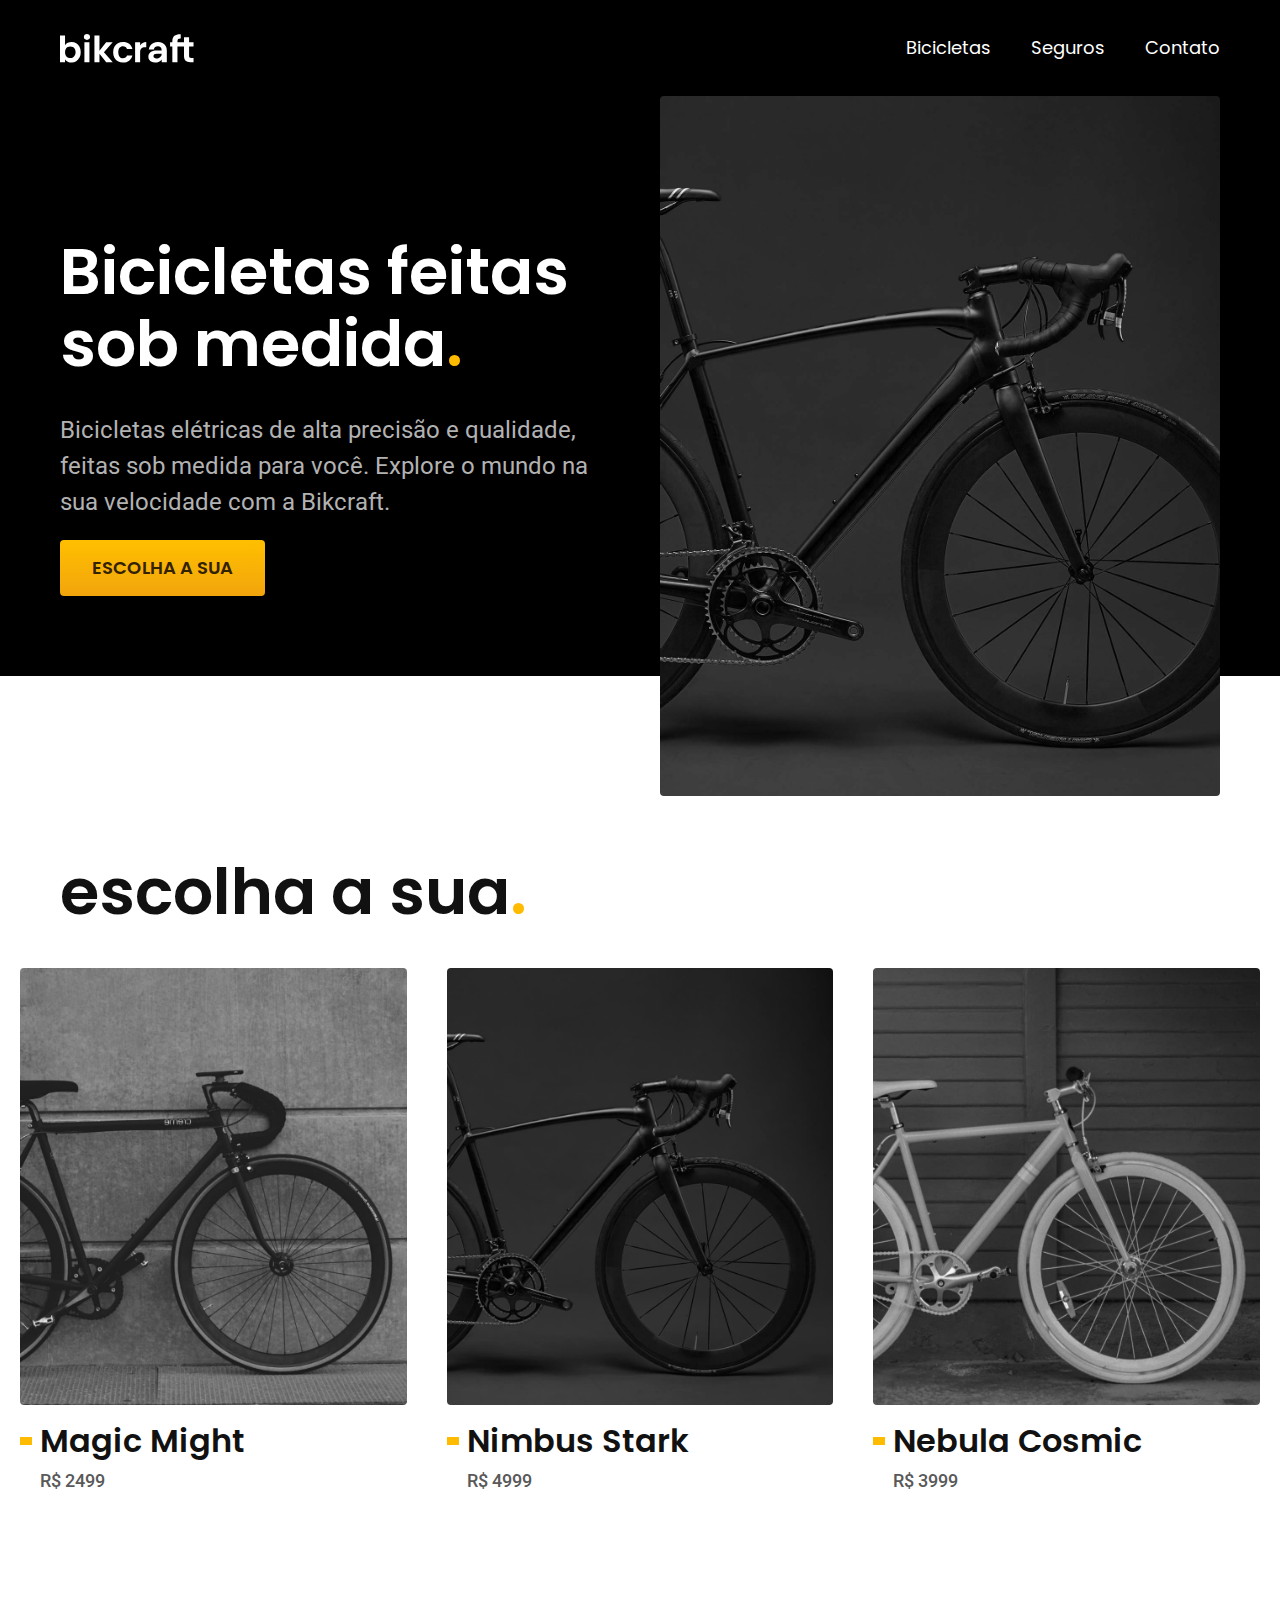
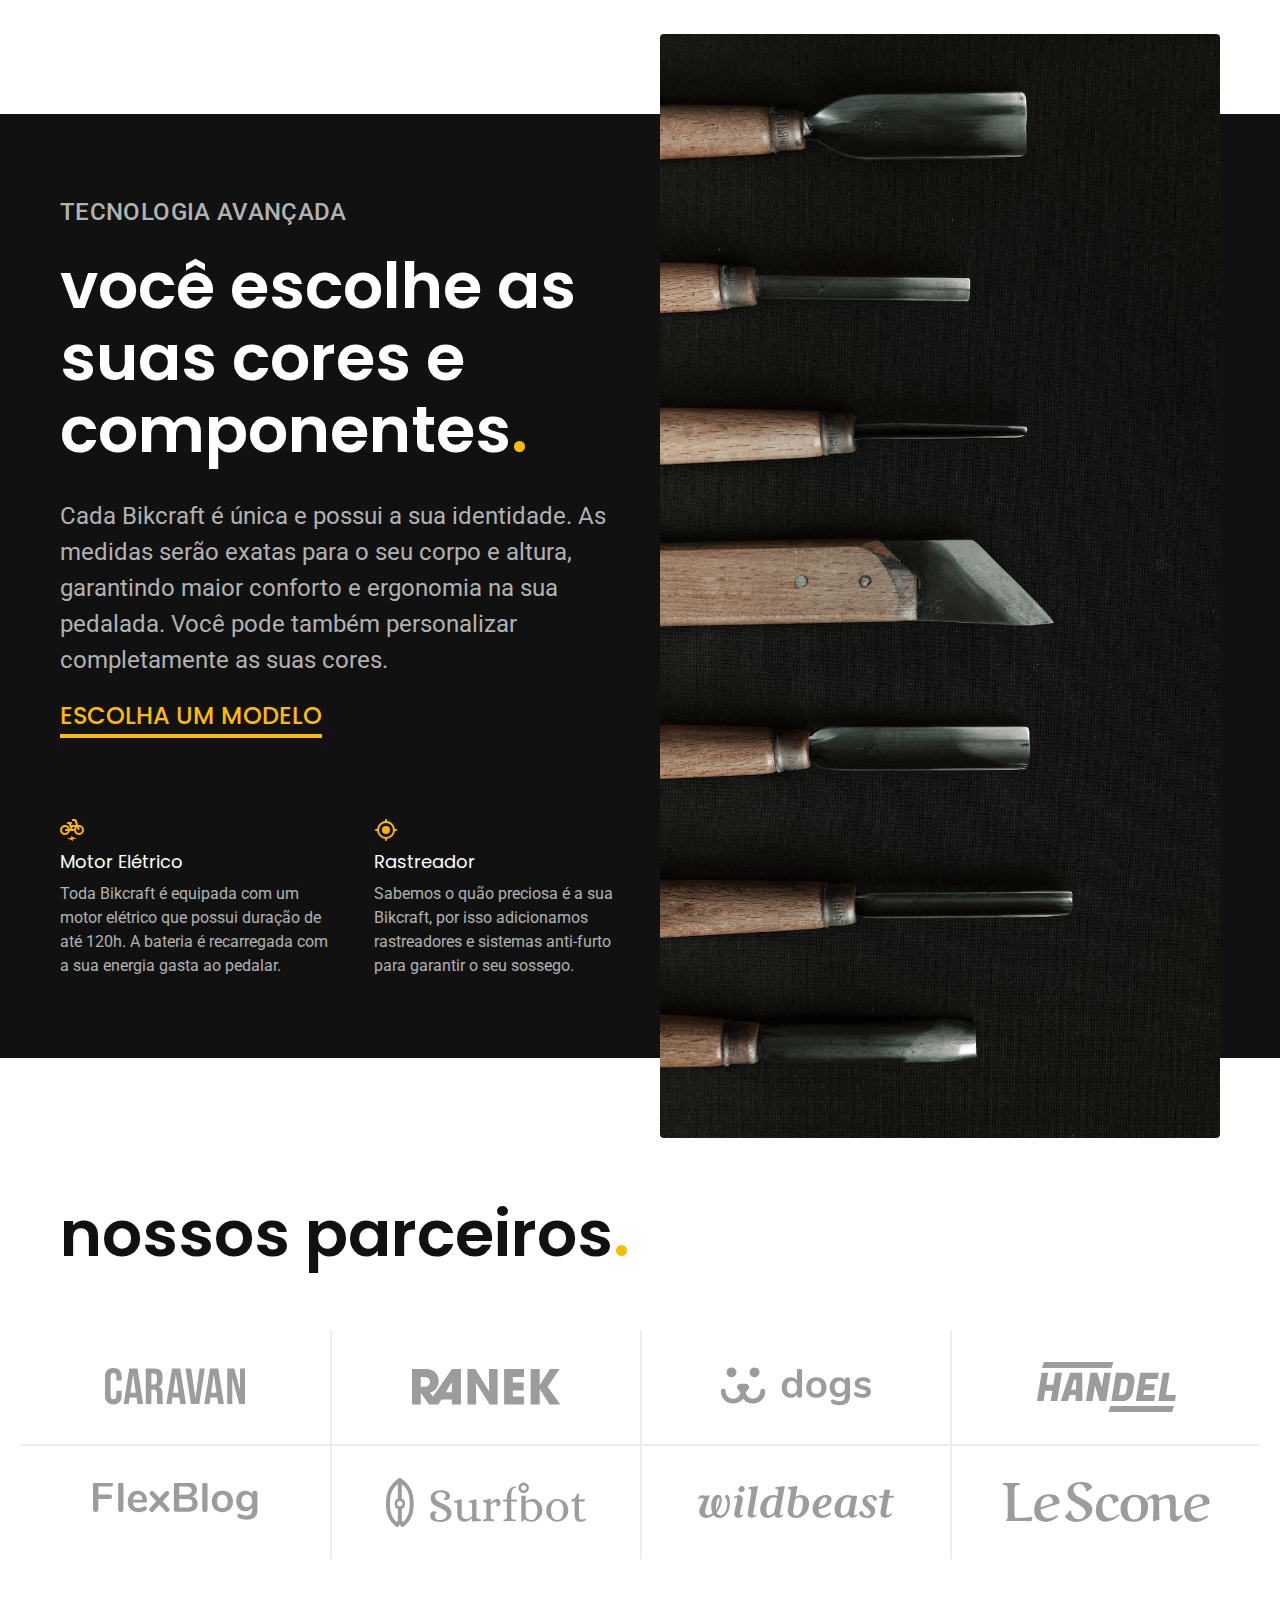
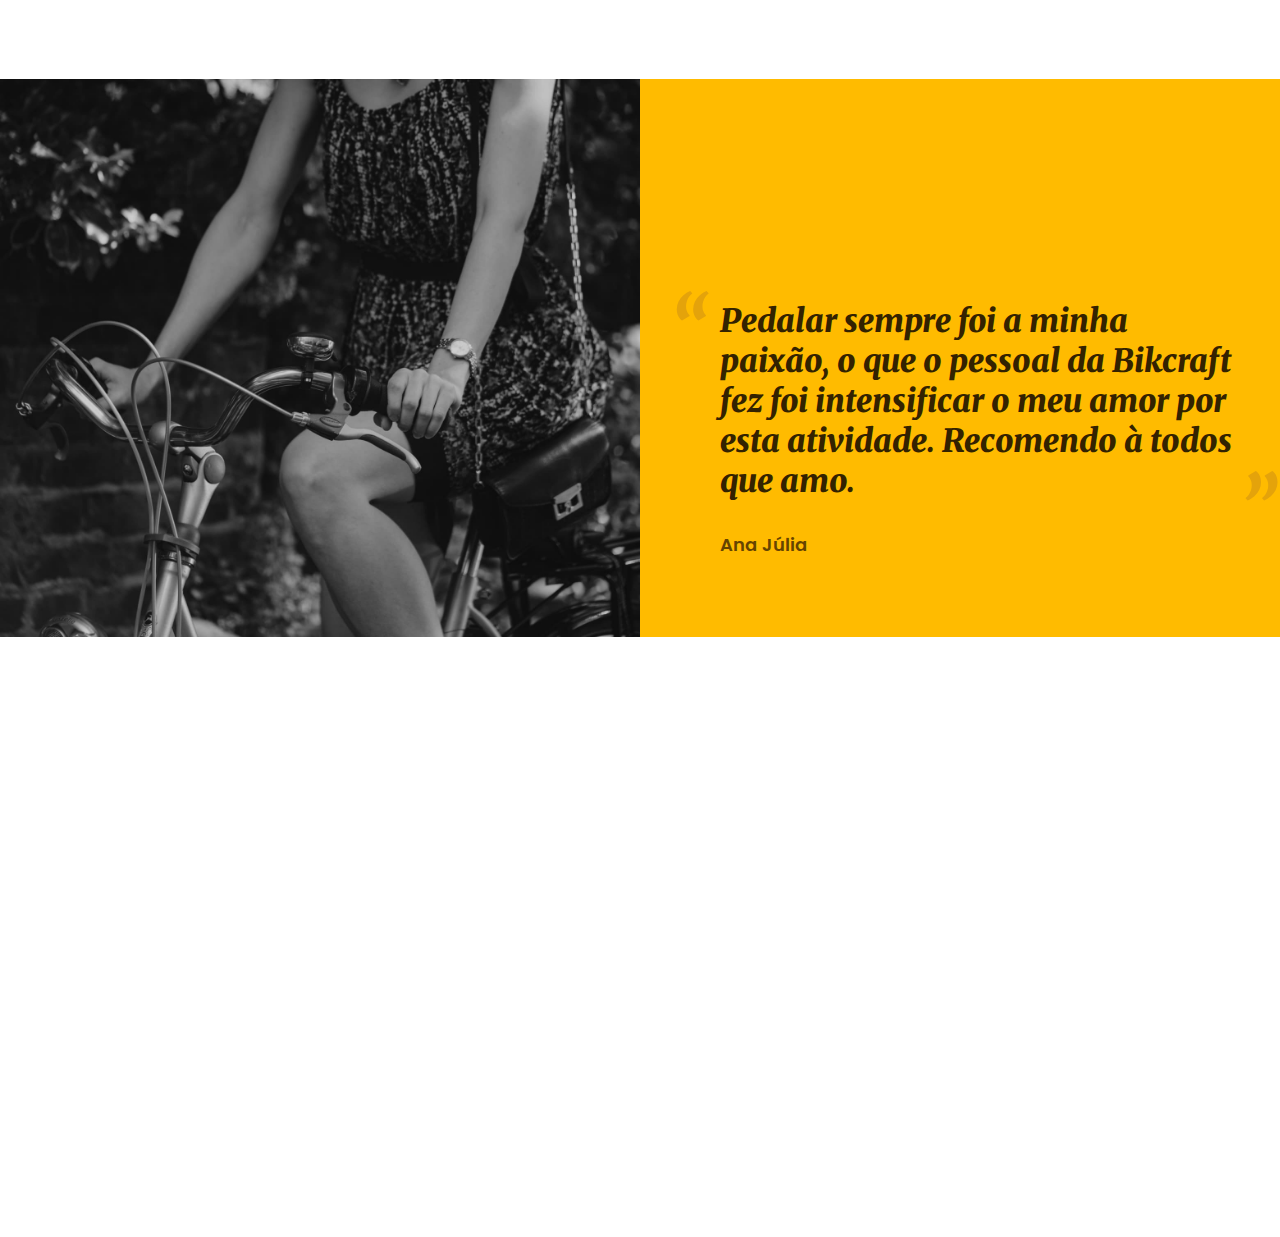
==== index.html @ fc47f4b6 "home > depoimento e edição responsivo parceiros" ====
<!DOCTYPE html>
<html lang="pt-br">

<head>
  <meta charset="UTF-8">
  <meta name="viewport" content="width=device-width, initial-scale=1.0">
  <title>Bikcraft - Bicicletas Elétricas</title>
  <meta name="description" content="Bicicletas elétricas de alta precisão e qualidade, feitas sob medida para você. Explore o mundo na sua velocidade com a Bikcraft.">

  <link rel="stylesheet" href="./css/style.css">
  <link rel="preconnect" href="https://fonts.googleapis.com">
  <link rel="preconnect" href="https://fonts.gstatic.com" crossorigin>
  <link href="https://fonts.googleapis.com/css2?family=Poppins:wght@400;600&family=Roboto:wght@400;500&display=swap" rel="stylesheet">
  <link href="https://fonts.googleapis.com/css2?family=Merriweather:ital,wght@1,900&display=swap" rel="stylesheet">
</head>

<body>

  <header class="header-bg">
    <div class="header container">
      <a href="./"> <img src="./img/bikcraft.svg" alt="Bikcraft">
      </a>

      <nav aria-label="primaria">
        <ul class="header-menu cor-0 font-1-m">
          <li><a href="./bicicletas.html">Bicicletas</a></li>
          <li><a href="./seguros.html">Seguros</a></li>
          <li><a href="./contato.html">Contato</a></i>
        </ul>
      </nav>
    </div>
  </header>

  <main class="introducao-bg">
    <div class="introducao container">
      <div class="introducao-conteudo">
        <h1 class="font-1-xxl cor-0">Bicicletas feitas sob medida<span class="cor-p1">.</span></h1>
        <p class="font-2-l cor-5">Bicicletas elétricas de alta precisão e qualidade, feitas sob medida para você. Explore o mundo na sua velocidade com a Bikcraft.</p>
        <a class="botao" href="./bicicletas.html">Escolha a sua</a>
      </div>
      <div>
        <img src="./img/fotos/introducao.jpg" alt="Bicicleta Elétrica Preta">
      </div>
    </div>

  </main>

  <article class="bicicletas-lista">
    <h2 class="container font-1-xxl">escolha a sua<span class="cor-p1">.</span></h2>
    <ul>
      <li>
        <a href="./bicicletas/magic-html">
          <img src="./img/bicicletas/magic-home.jpg" alt="Bicicleta Preta">
          <h3 class="font-1-xl">Magic Might</h3>
          <span class="font-2-m cor-8">R$ 2499</span>
        </a>
      </li>
      <li>
        <a href="./bicicletas/nimbus-html">
          <img src="./img/bicicletas/nimbus-home.jpg" alt="Bicicleta Preta">
          <h3 class="font-1-xl">Nimbus Stark</h3>
          <span class="font-2-m cor-8">R$ 4999</span>
        </a>
      </li>
      <li>
        <a href="./bicicletas/nebula-html">
          <img src="./img/bicicletas/nebula-home.jpg" alt="Bicicleta Branca">
          <h3 class="font-1-xl">Nebula Cosmic</h3>
          <span class="font-2-m cor-8">R$ 3999</span>
        </a>
      </li>
    </ul>
  </article>

  <!-- TECNOLOGIA -->
  <article class="tecnologia-bg">
    <div class="tecnologia container">
      <div class="tecnologia-conteudo">
        <span class="font-2-l-b cor-5">Tecnologia Avançada</span>
        <h2 class="font-1-xxl cor-0">você escolhe as suas cores e componentes<span class="cor-p1">.</span></h2>
        <p class="font-2-l cor-5">Cada Bikcraft é única e possui a sua identidade. As medidas serão exatas para o seu corpo e altura, garantindo maior conforto e ergonomia na sua pedalada. Você pode também personalizar completamente as suas cores.</p>
        <a class=" link" href="./bicicletas.html">Escolha um modelo</a>
        <div class="tecnologia-vantagens">
          <div>
            <img src="./img/icones/eletrica.svg" alt="">
            <h3 class="font-1-m cor-0">Motor Elétrico</h3>
            <p class="font-2-s cor-5">Toda Bikcraft é equipada com um motor elétrico que possui duração de até 120h. A bateria é recarregada com a sua energia gasta ao pedalar.</p>
          </div>
          <div>
            <img src="./img/icones/rastreador.svg" alt="">
            <h3 class="font-1-m cor-0">Rastreador</h3>
            <p class="font-2-s cor-5">Sabemos o quão preciosa é a sua Bikcraft, por isso adicionamos rastreadores e sistemas anti-furto para garantir o seu sossego.</p>
          </div>
        </div>
      </div>
      <div class="tecnologia-imagem">
        <img src="./img/fotos/tecnologia.jpg" alt="">
      </div>
    </div>
  </article>

  <!-- Nossos parceiros -->
  <section class="parceiros" aria-label="Nossos parceiros">
    <h2 class="container font-1-xxl">nossos parceiros<span class="cor-p1">.</span></h2>
    <ul>
      <li><img src="./img/parceiros/caravan.svg" alt="caravan"></li>
      <li><img src="./img/parceiros/ranek.svg" alt="ranek"></li>
      <li><img src="./img/parceiros/dogs.svg" alt="dogs"></li>
      <li><img src="./img/parceiros/handel.svg" alt="handel"></li>
      <li><img src="./img/parceiros/flexblog.svg" alt="flexblog"></li>
      <li><img src="./img/parceiros/surfbot.svg" alt="surfbot"></li>
      <li><img src="./img/parceiros/wildbeast.svg" alt="wildbeast"></li>
      <li><img src="./img/parceiros/lescone.svg" alt="lescone"></li>
    </ul>
  </section>

  <!-- Depoimento -->
  <section class="depoimento" aria-label="Depoimento">
    <div><img src="./img/fotos/depoimento.jpg" alt="Pessoa pedalando uma bicicleta bikcraft"></div>
    <div class="depoimento-conteudo">
      <blockquote class="font-1-xl cor-p5">
        <p>Pedalar sempre foi a minha paixão, o que o pessoal da Bikcraft fez foi intensificar o meu amor por esta atividade. Recomendo à todos que amo.</p>
      </blockquote>
      <span class="font-1-m-b cor-p4">Ana Júlia</span>
    </div>
  </section>
</body>

</html>
---- css/style.css ----
@import url(./global/global.css);
@import url(./utilidades/tipografia.css);
@import url(./utilidades/cores.css);

@import url(./global/header.css);

/* Utilidades */
@import url(./utilidades/componentes.css);

/* Home */
@import url(./home/introducao.css);
@import url(./home/tecnologia.css);
@import url(./home/parceiros.css);
@import url(./home/depoimento.css);

/* Bicicletas */
@import url(./bicicletas/bicicletas-lista.css);
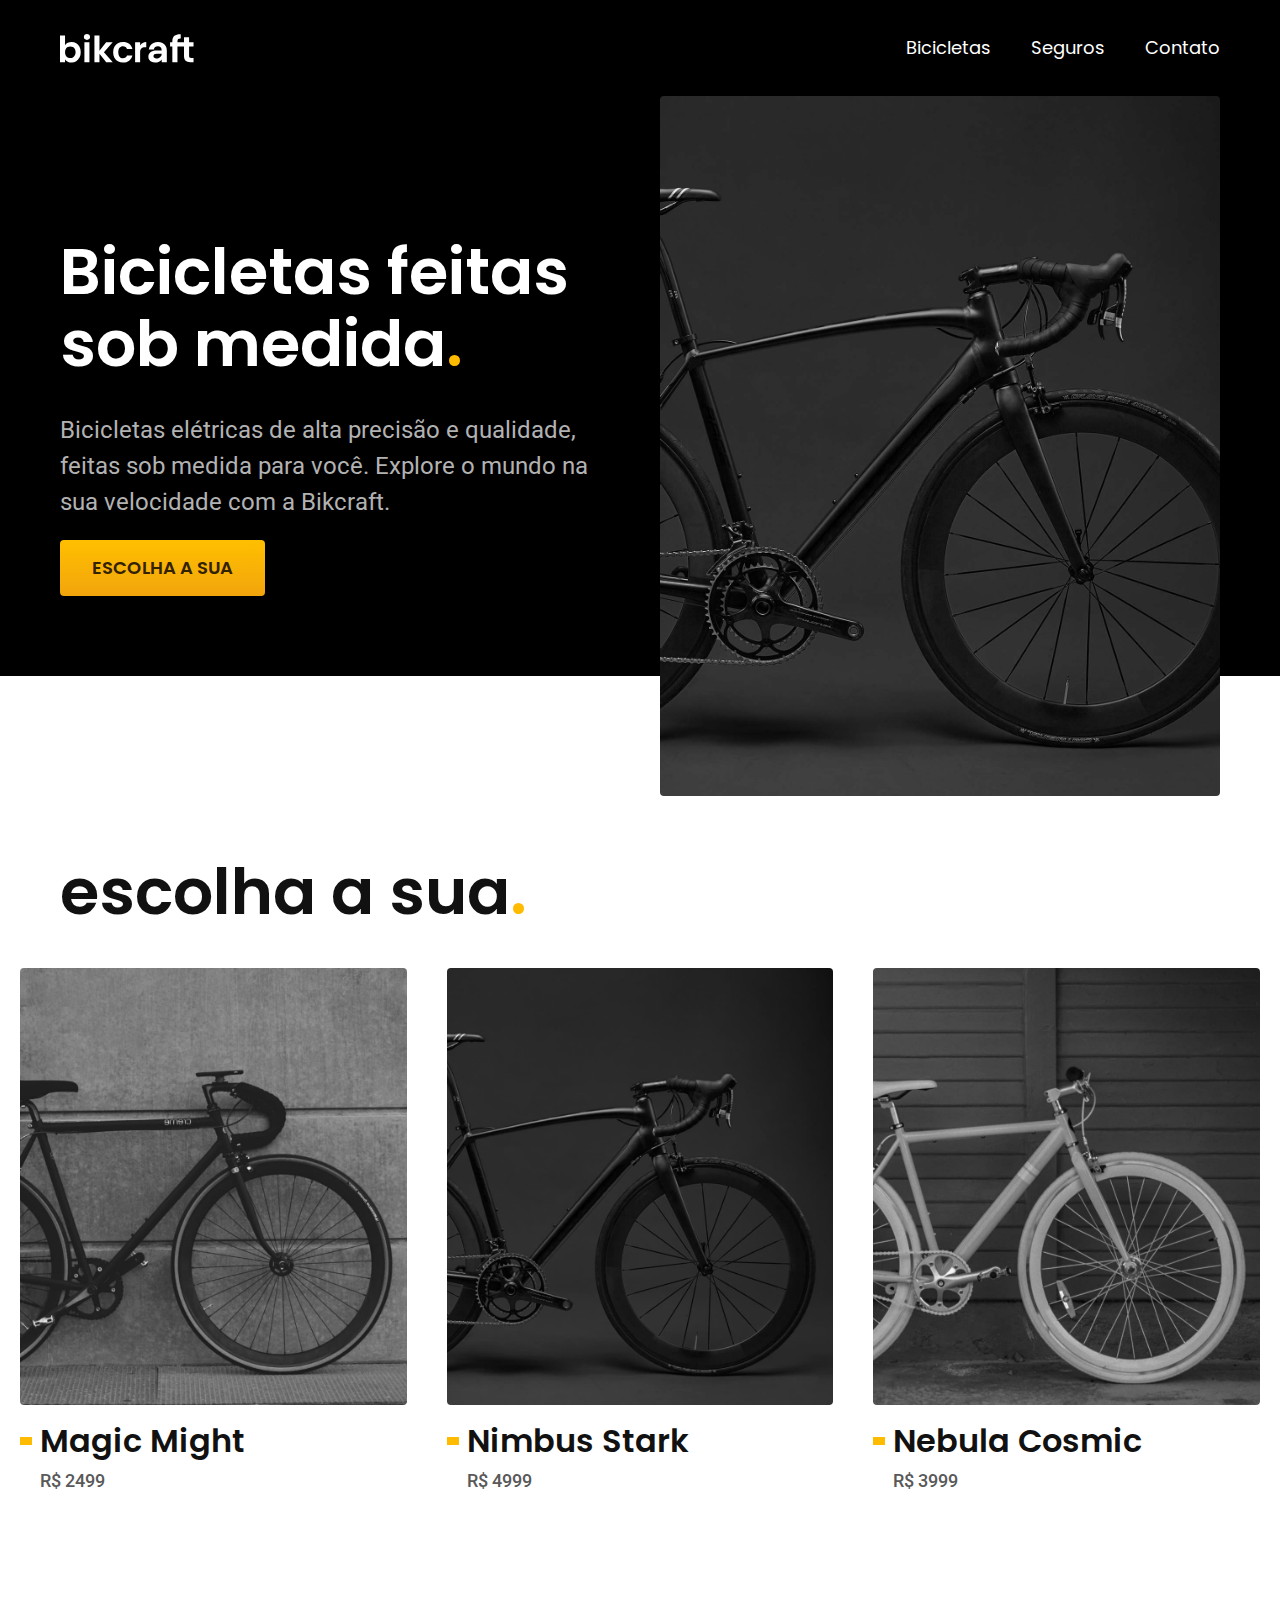
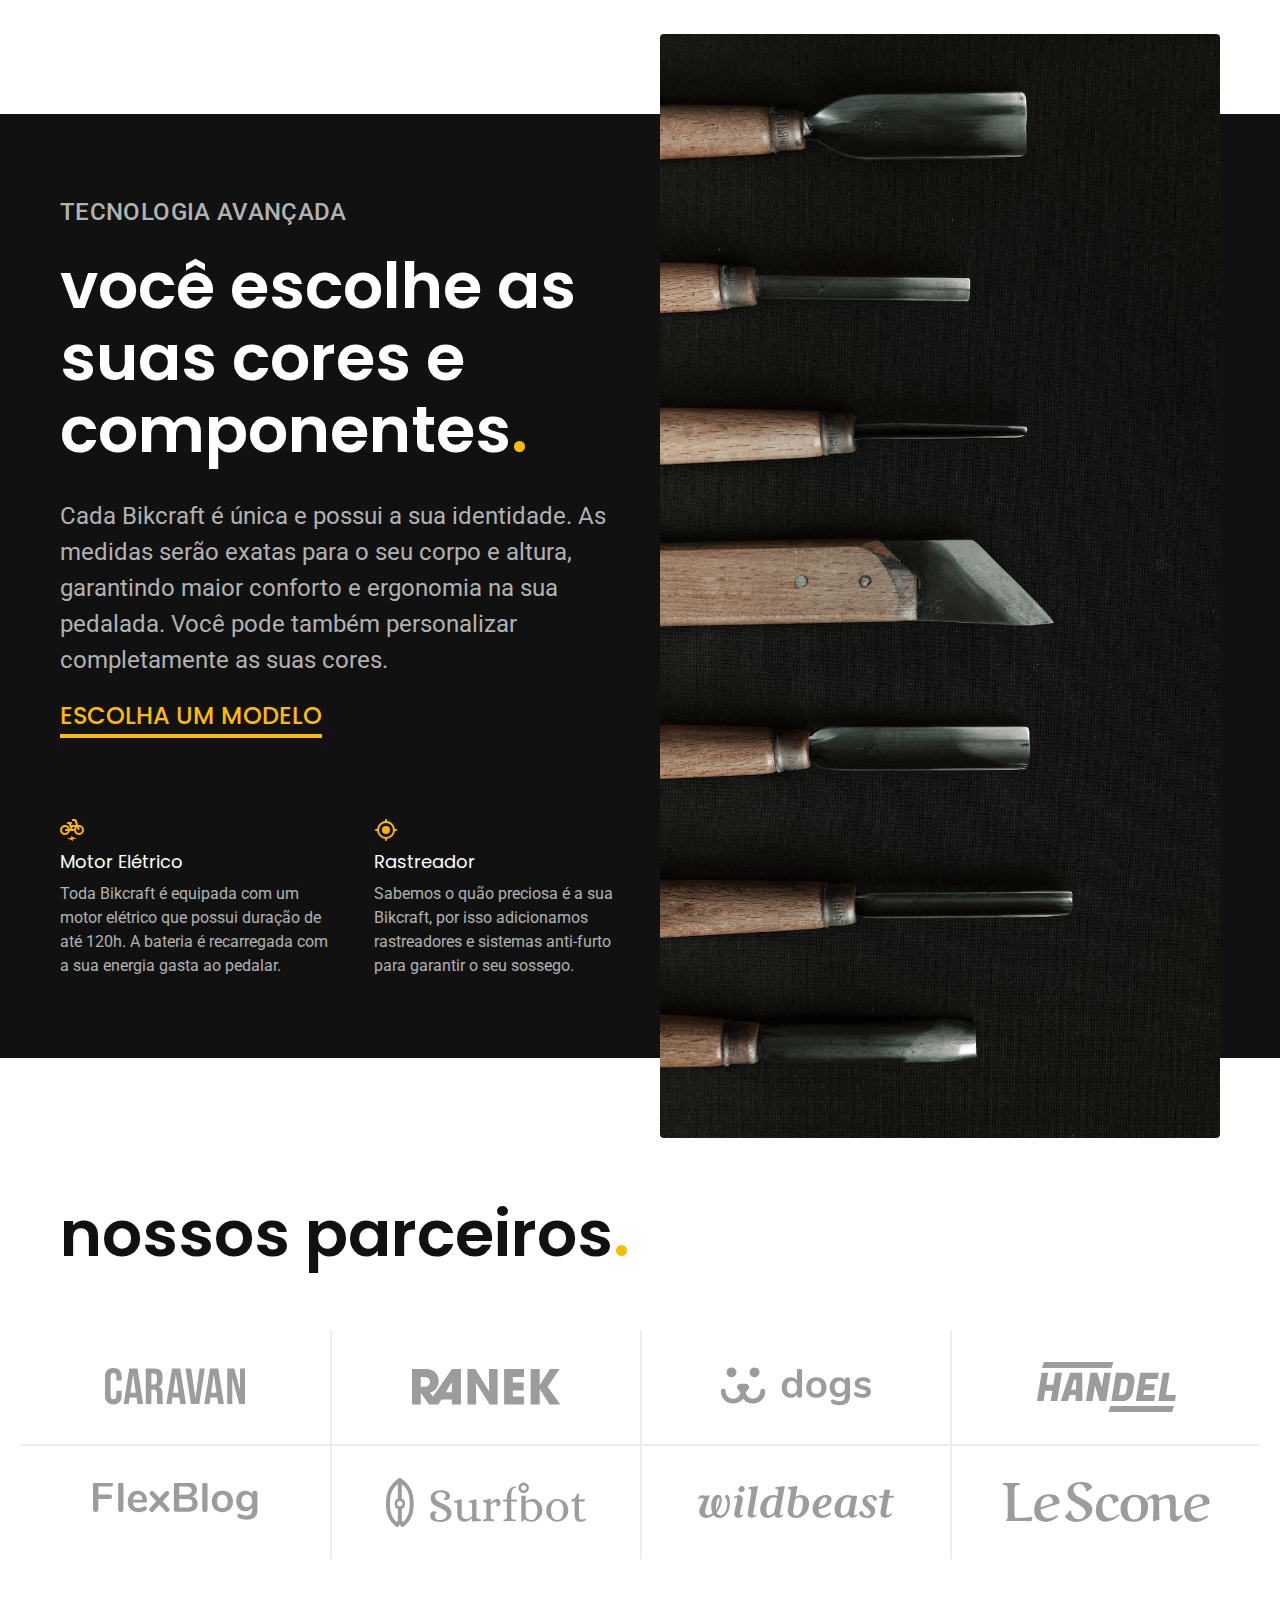
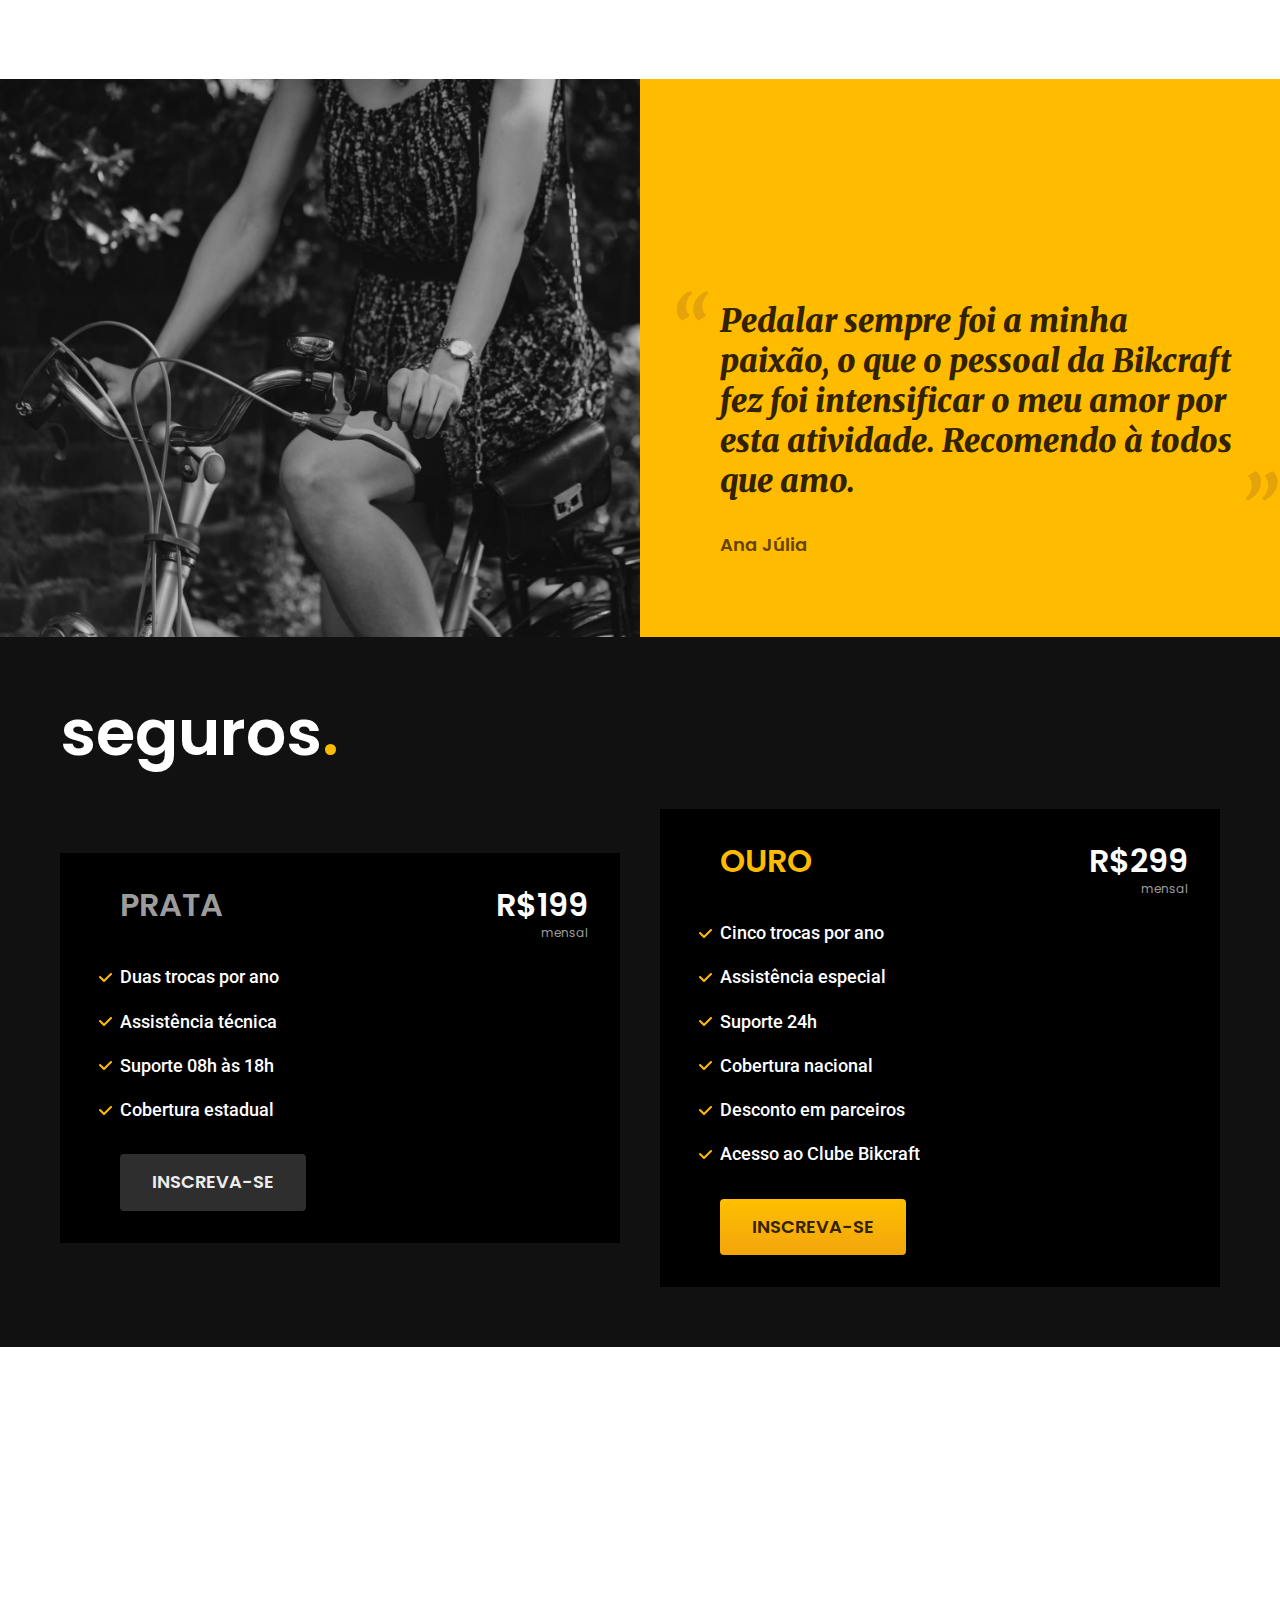
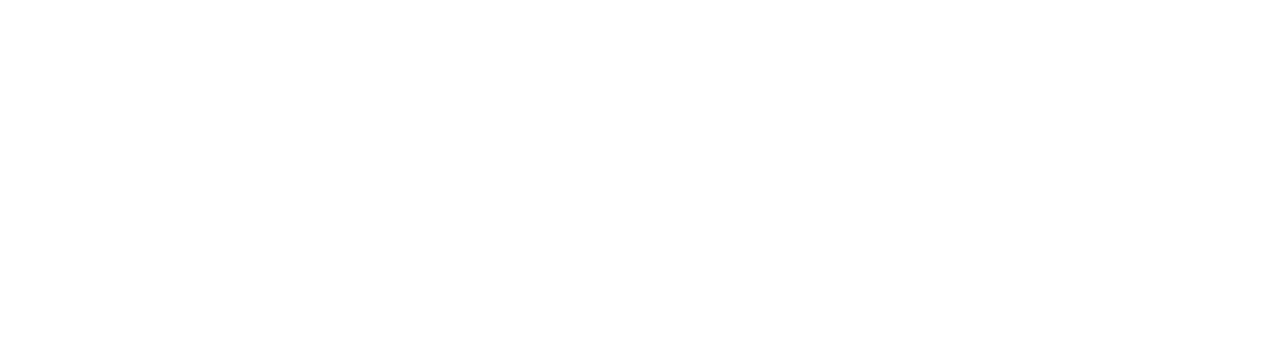
==== commit e38640c0: "seguros" ====
--- a/index.html
+++ b/index.html
@@ -124,6 +124,40 @@
       <span class="font-1-m-b cor-p4">Ana Júlia</span>
     </div>
   </section>
+
+  <!-- SEGUROS -->
+  <article class="seguros-bg">
+    <div class="seguros container">
+      <h2 class="font-1-xxl cor-0">seguros<span class="cor-p1">.</span></h2>
+
+      <div class="seguros-item">
+        <h3 class="font-1-xl cor-6">PRATA</h3>
+        <span class="font-1-xl cor-0">R$199 <span class="font-1-xs cor-6">mensal</span></span>
+        <ul class="font-2-m cor-0">
+          <li>Duas trocas por ano</li>
+          <li>Assistência técnica</li>
+          <li>Suporte 08h às 18h</li>
+          <li>Cobertura estadual</li>
+        </ul>
+        <a class="botao secundario" href="./orcamento/html">inscreva-se</a>
+      </div>
+
+      <div class="seguros-item">
+        <h3 class="font-1-xl cor-p1">OURO</h3>
+        <span class="font-1-xl cor-0">R$299 <span class="font-1-xs cor-6">mensal</span></span>
+        <ul class="font-2-m cor-0">
+          <li>Cinco trocas por ano</li>
+          <li>Assistência especial</li>
+          <li> Suporte 24h</li>
+          <li> Cobertura nacional</li>
+          <li> Desconto em parceiros</li>
+          <li>Acesso ao Clube Bikcraft</li>
+        </ul>
+        <a class="botao" href="./orcamento/html">inscreva-se</a>
+      </div>
+    </div>
+
+  </article>
 </body>
 
 </html>--- a/css/style.css
+++ b/css/style.css
@@ -15,3 +15,6 @@
 
 /* Bicicletas */
 @import url(./bicicletas/bicicletas-lista.css);
+
+/* Seguros */
+@import url(./seguros/seguros.css);
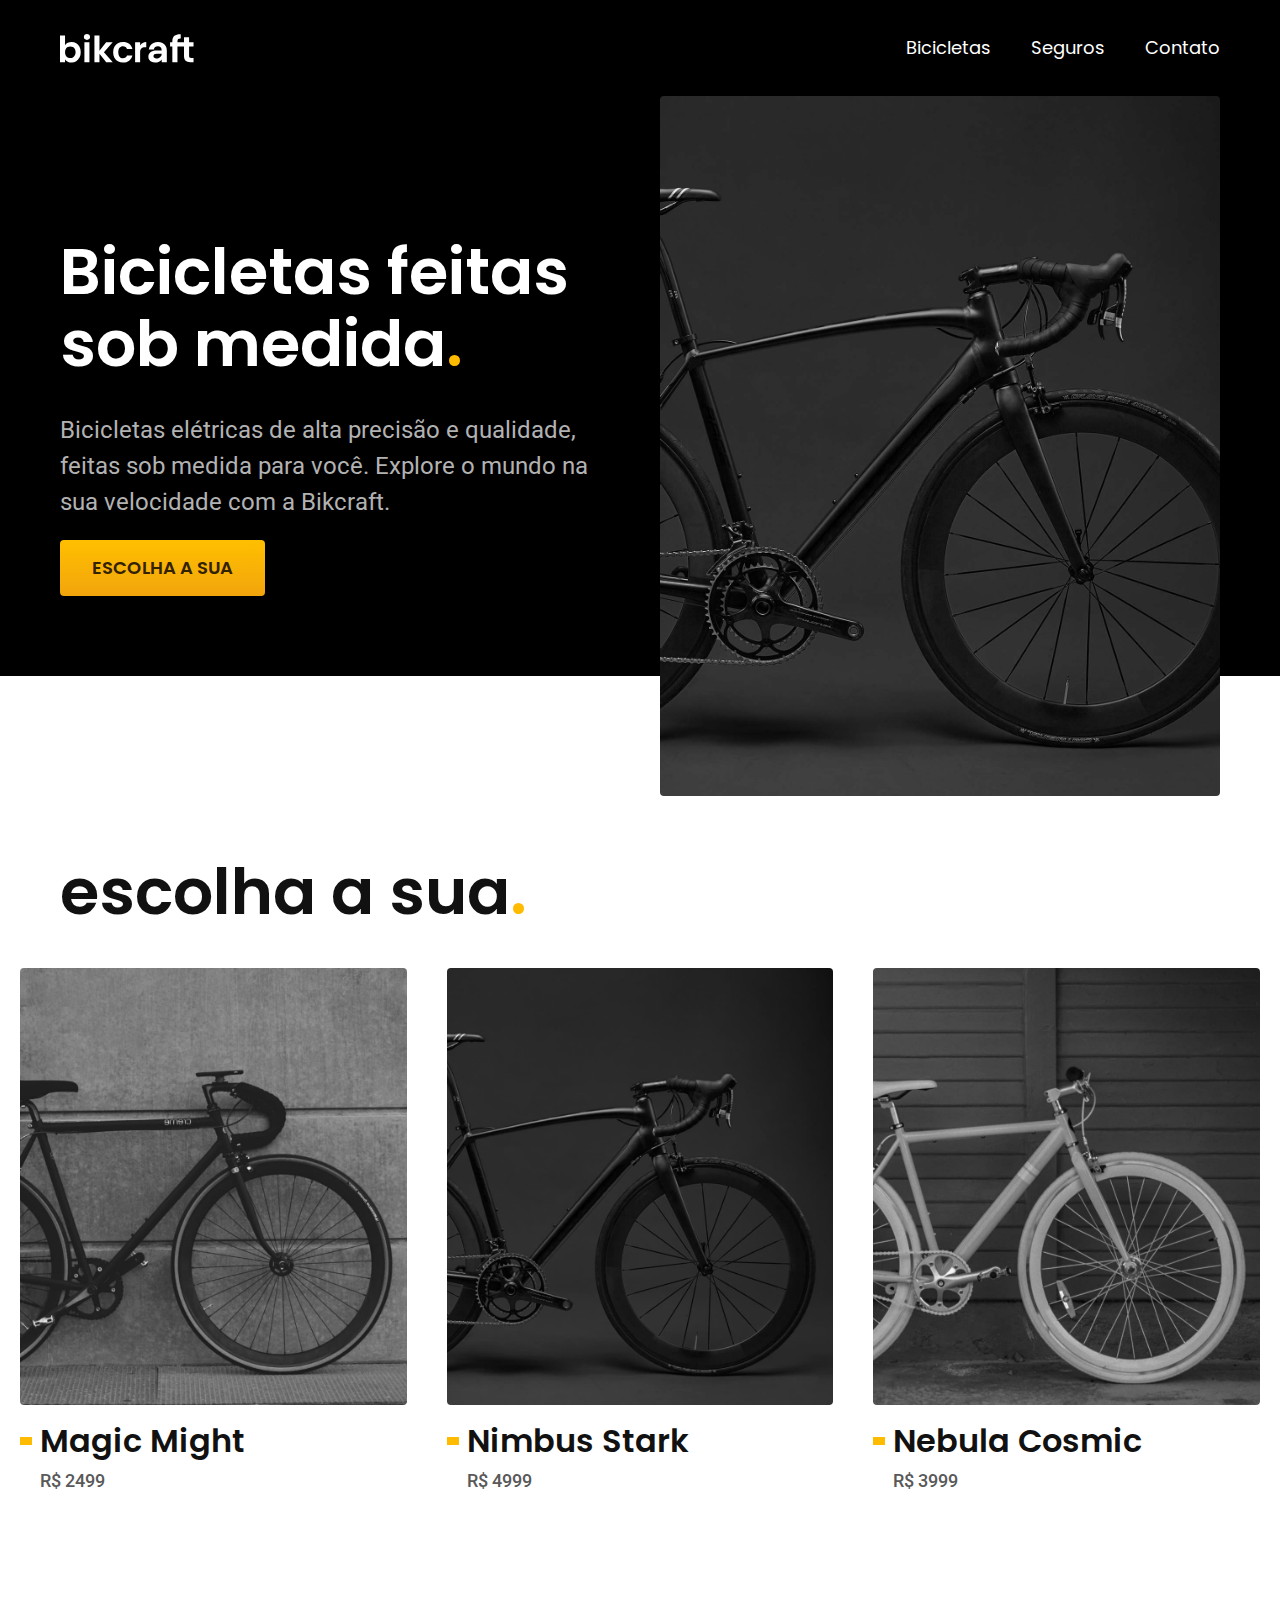
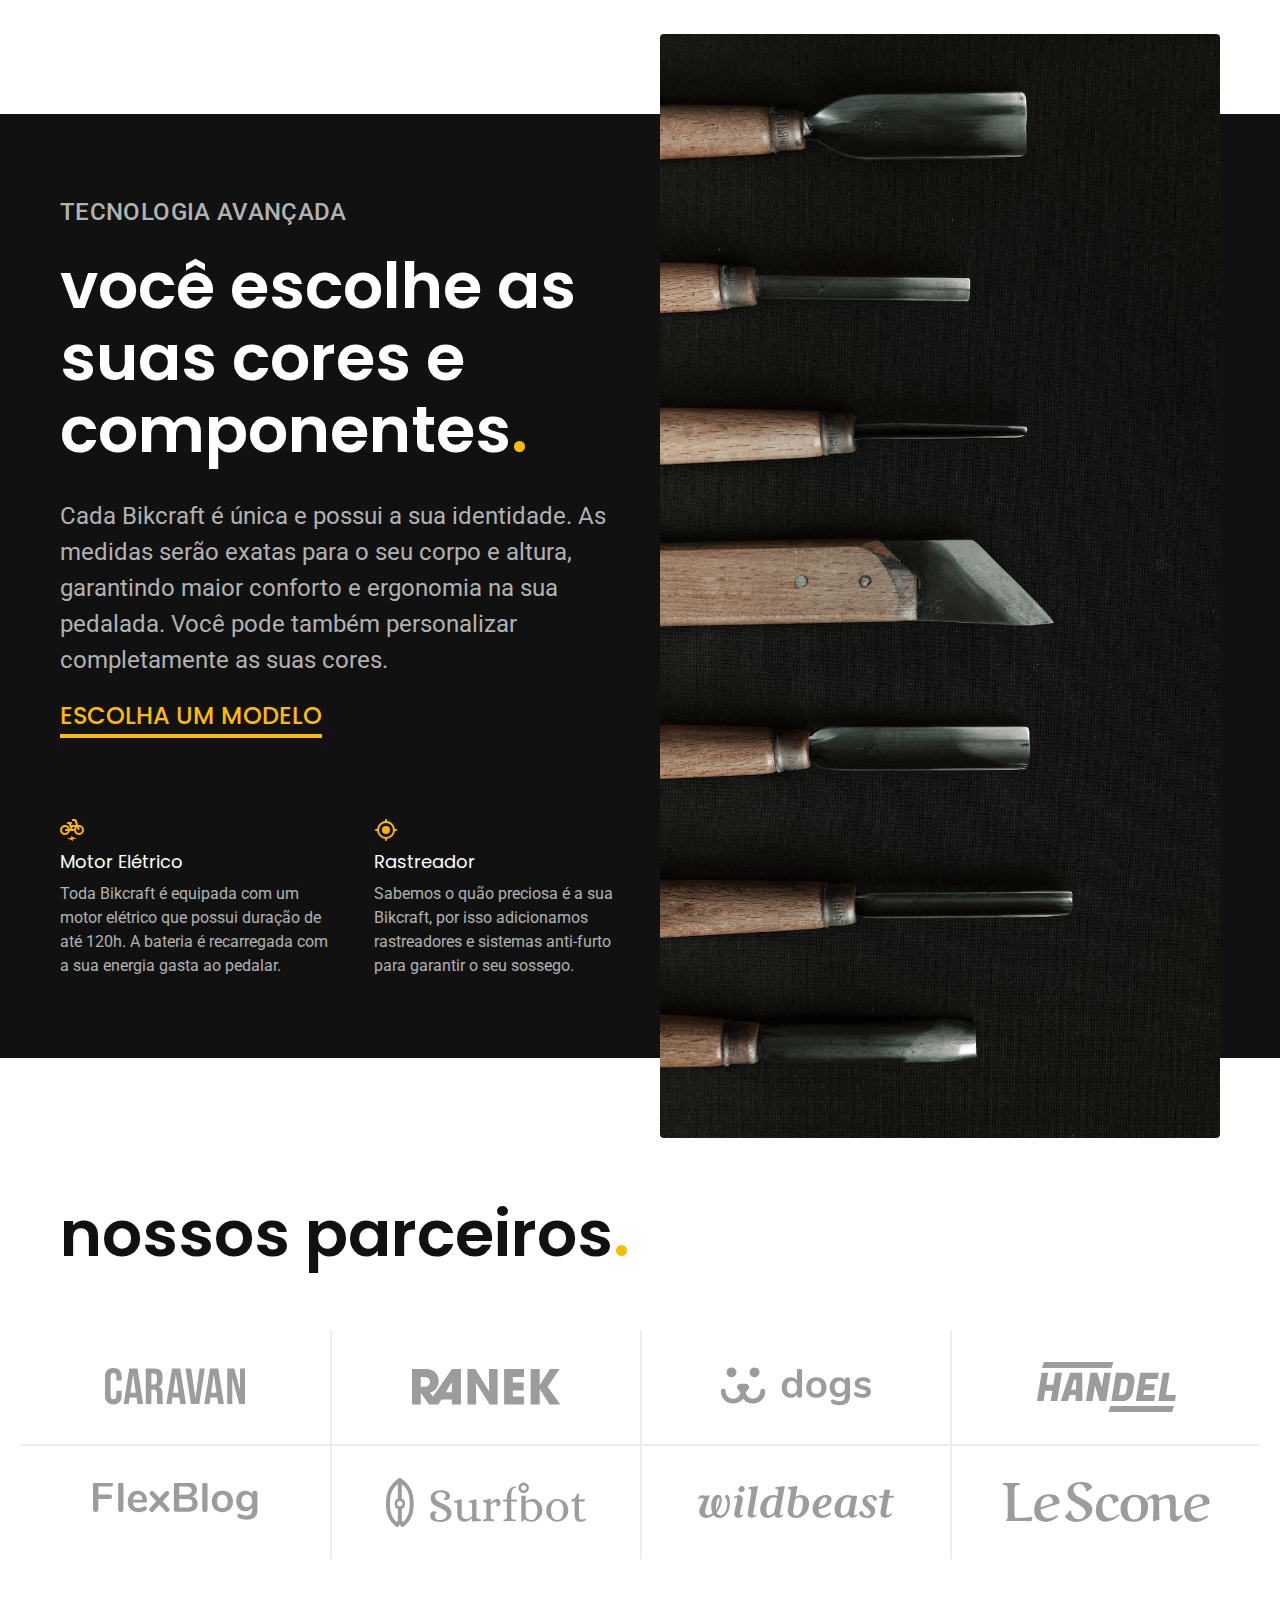
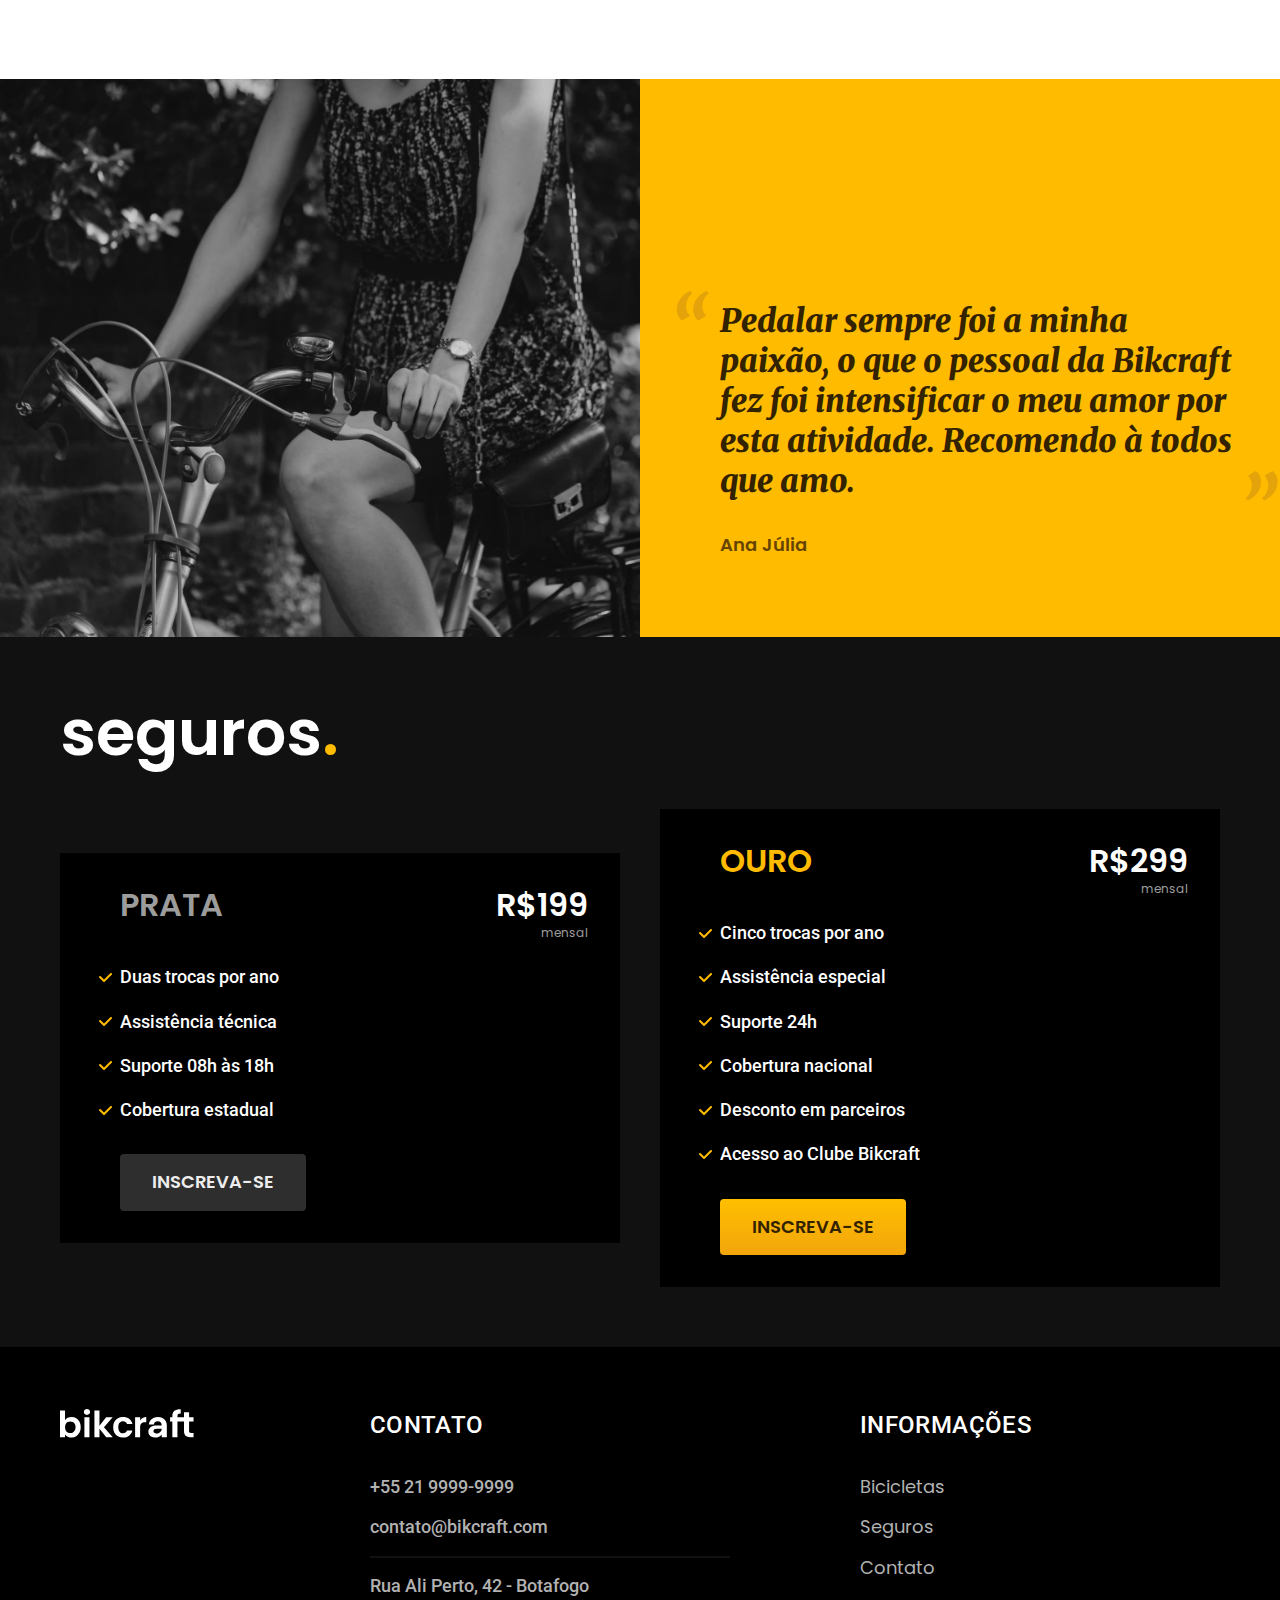
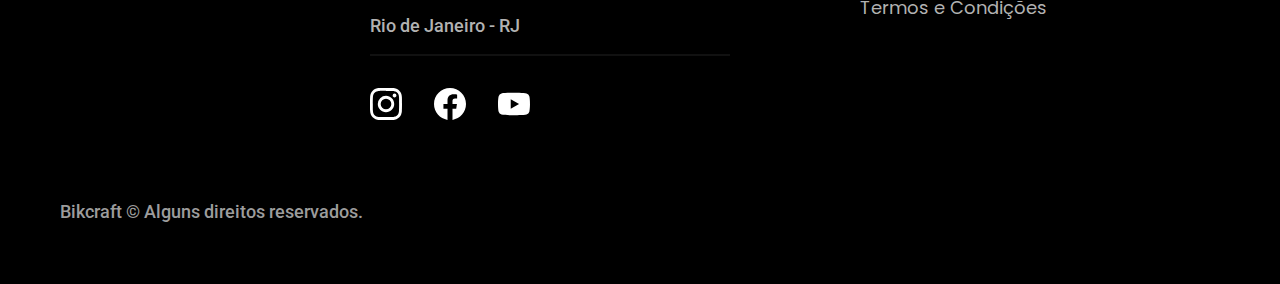
==== commit 37b18f91: "footer" ====
--- a/index.html
+++ b/index.html
@@ -156,8 +156,41 @@
         <a class="botao" href="./orcamento/html">inscreva-se</a>
       </div>
     </div>
+  </article>
 
-  </article>
+  <!-- footer -->
+  <footer class="footer-bg">
+    <div class="cor-0 footer container">
+      <img src="./img/bikcraft.svg" alt="Bikcraft">
+      <div class="footer-contato">
+        <h3 class="font-2-l-b cor-0">Contato</h3>
+        <ul class="font-2-m cor-5">
+          <li><a href="tel:+552199999999">+55 21 9999-9999</a></li>
+          <li><a href="mailto:contato@bikcraft.com">contato@bikcraft.com</a></li>
+          <li>Rua Ali Perto, 42 - Botafogo</li>
+          <li>Rio de Janeiro - RJ</li>
+        </ul>
+        <div class="footer-redes">
+          <a href=""> <img src="./img/redes/instagram.svg" alt="Instagram"></a>
+          <a href=""> <img src="./img/redes/facebook.svg" alt="Facebook"></a>
+          <a href=""> <img src="./img/redes/youtube.svg" alt="Youtube"></a>
+        </div>
+      </div>
+      <div class="footer-informacoes">
+        <h3 class=" font-2-l-b cor-0">Informações</h3>
+        <nav>
+          <ul class="font-1-m cor-5">
+            <li><a href="./bicicletas.html">Bicicletas</a></li>
+            <li><a href="./seguros.html">Seguros</a></li>
+            <li><a href="./contato.html">Contato</a></i>
+            <li><a href="./termos.html">Termos e Condições</a></i>
+          </ul>
+        </nav>
+      </div>
+      <p class="footer-copy font-2-m cor-6">Bikcraft © Alguns direitos reservados.</p>
+    </div>
+  </footer>
+
 </body>
 
 </html>--- a/css/style.css
+++ b/css/style.css
@@ -1,8 +1,8 @@
 @import url(./global/global.css);
+@import url(./global/header.css);
+@import url(./global/footer.css);
 @import url(./utilidades/tipografia.css);
 @import url(./utilidades/cores.css);
-
-@import url(./global/header.css);
 
 /* Utilidades */
 @import url(./utilidades/componentes.css);
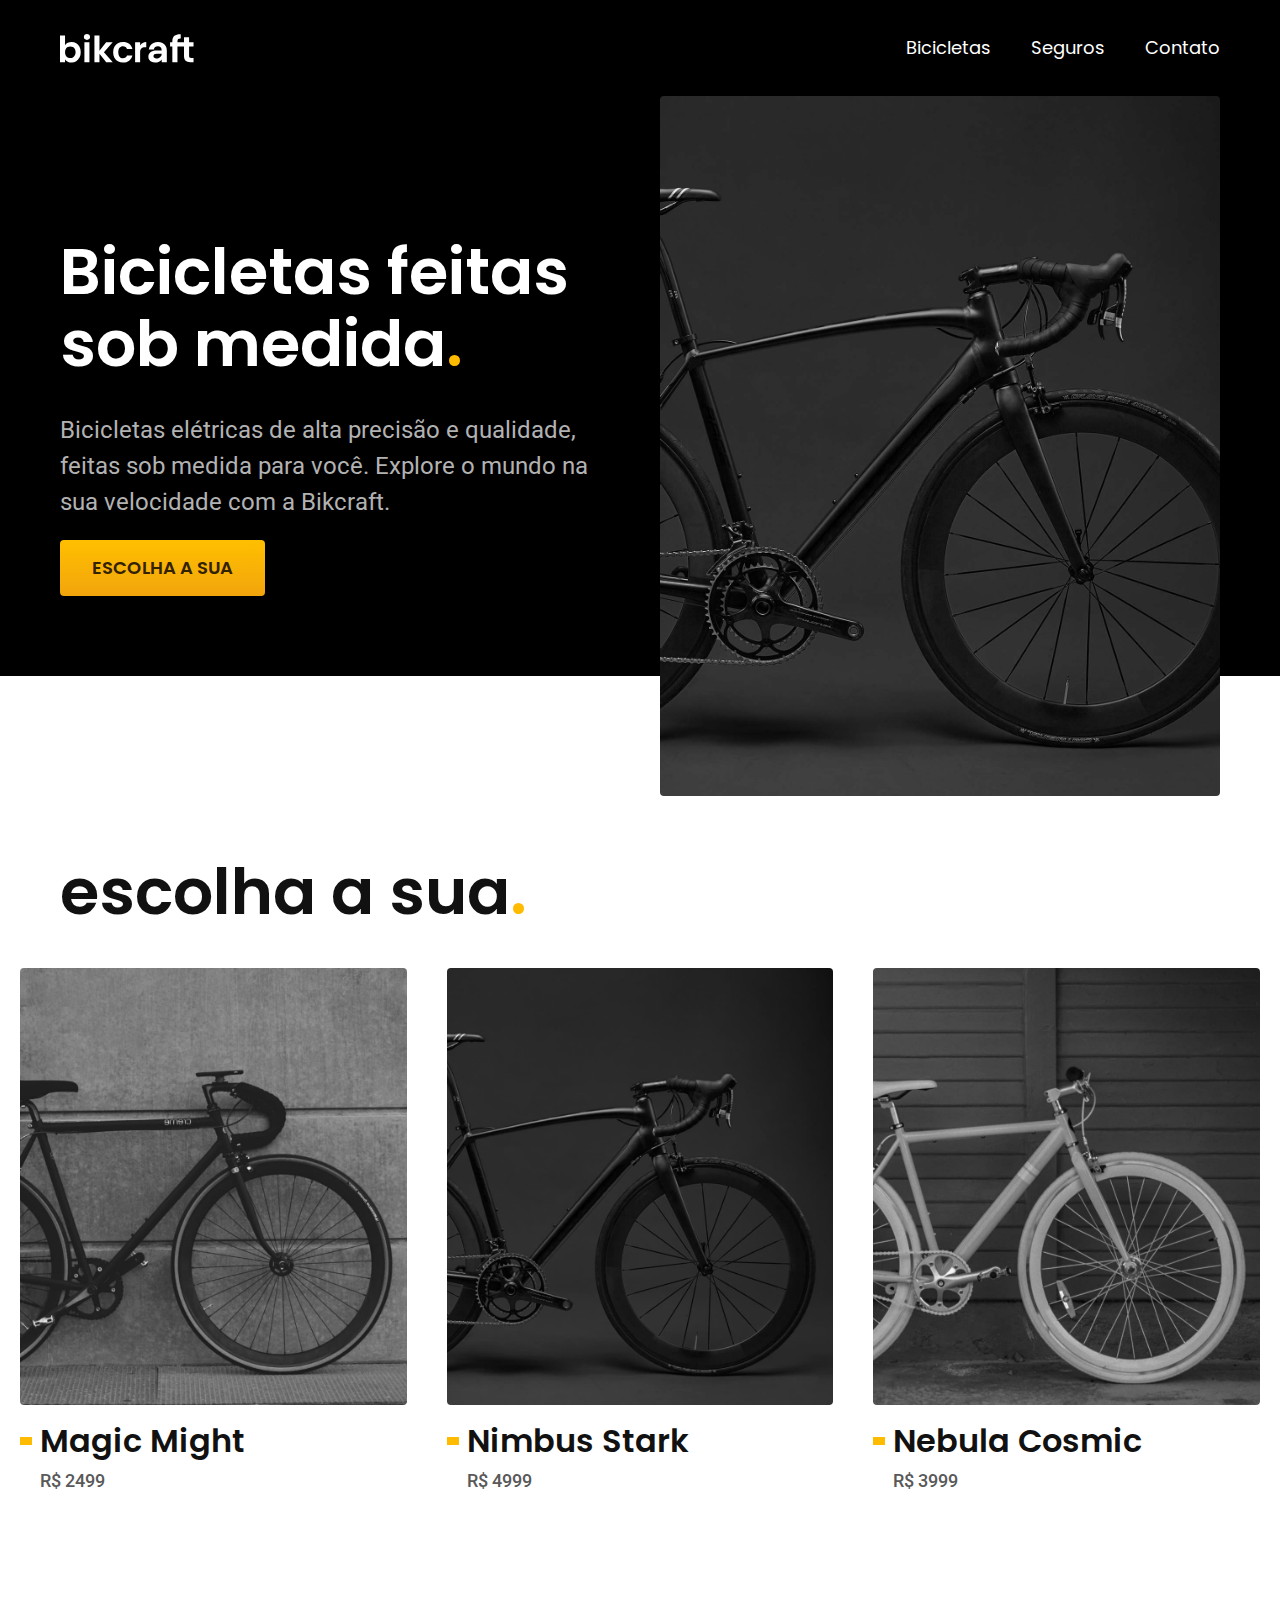
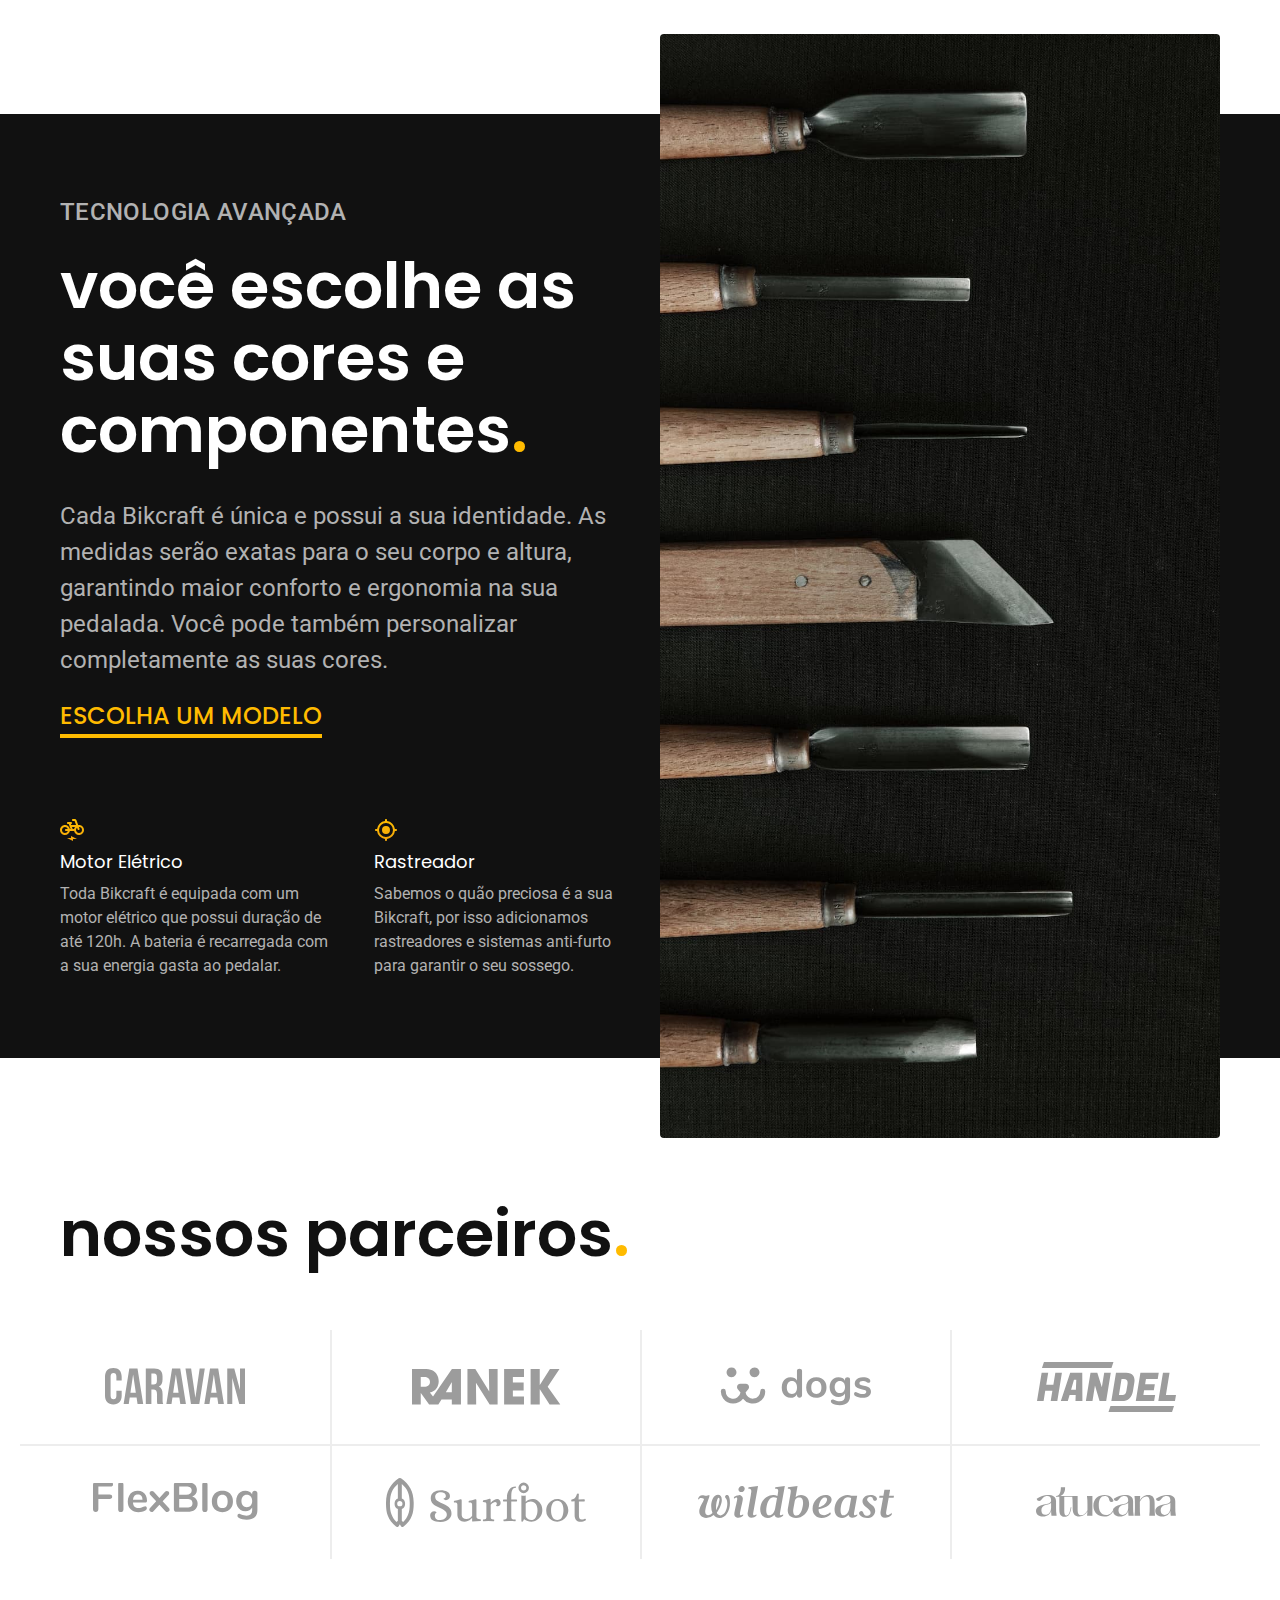
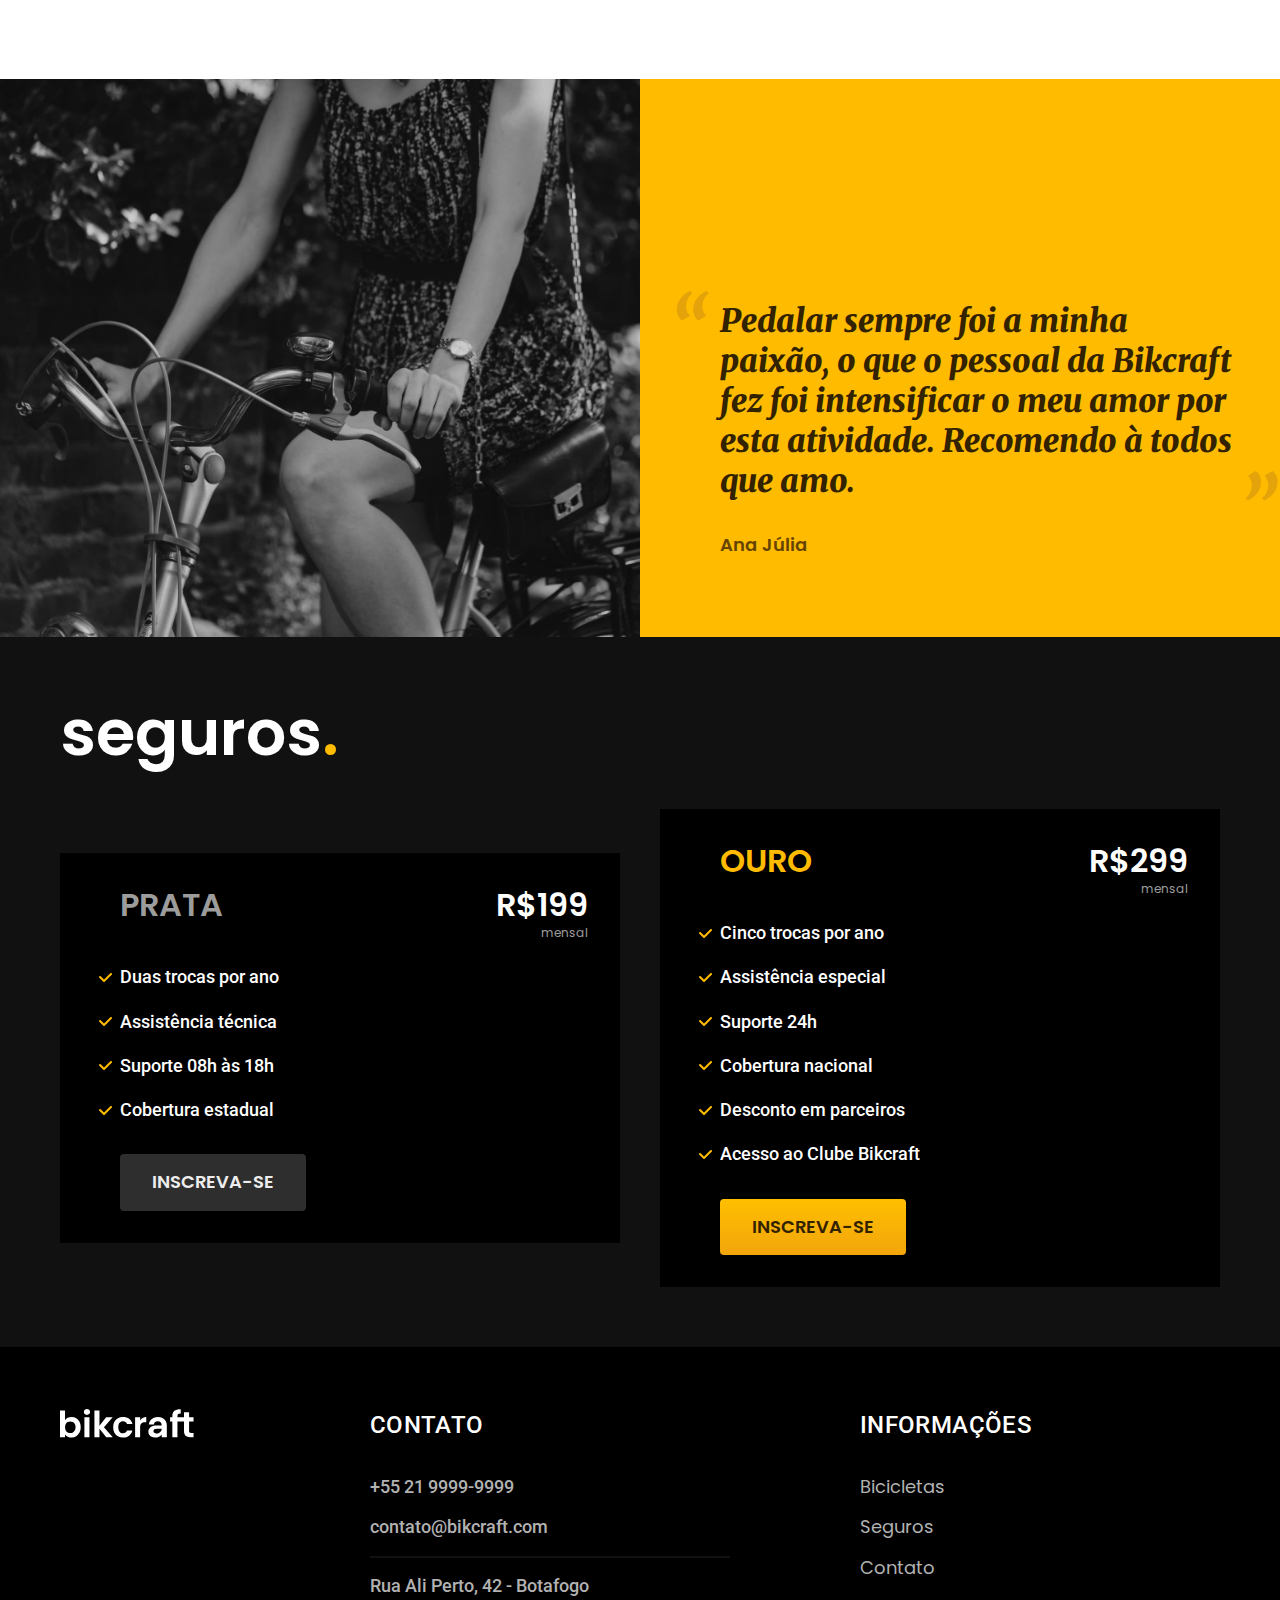
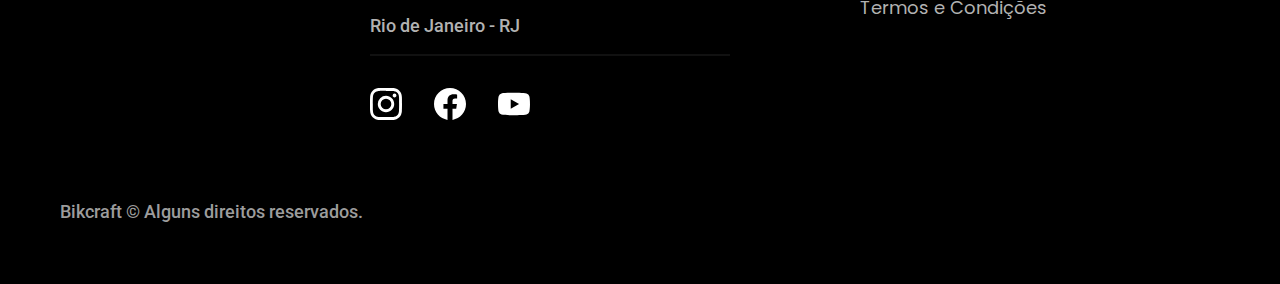
==== commit 48e9b8fc: "pagina bicicletas" ====
--- a/index.html
+++ b/index.html
@@ -110,7 +110,7 @@
       <li><img src="./img/parceiros/flexblog.svg" alt="flexblog"></li>
       <li><img src="./img/parceiros/surfbot.svg" alt="surfbot"></li>
       <li><img src="./img/parceiros/wildbeast.svg" alt="wildbeast"></li>
-      <li><img src="./img/parceiros/lescone.svg" alt="lescone"></li>
+      <li><img src="./img/parceiros/atucana-logo.svg" alt="atucana"></li>
     </ul>
   </section>
 
--- a/css/style.css
+++ b/css/style.css
@@ -15,6 +15,10 @@
 
 /* Bicicletas */
 @import url(./bicicletas/bicicletas-lista.css);
+@import url(./bicicletas/bicicletas.css);
 
 /* Seguros */
 @import url(./seguros/seguros.css);
+
+/* termos */
+@import url(./termos/termos.css);
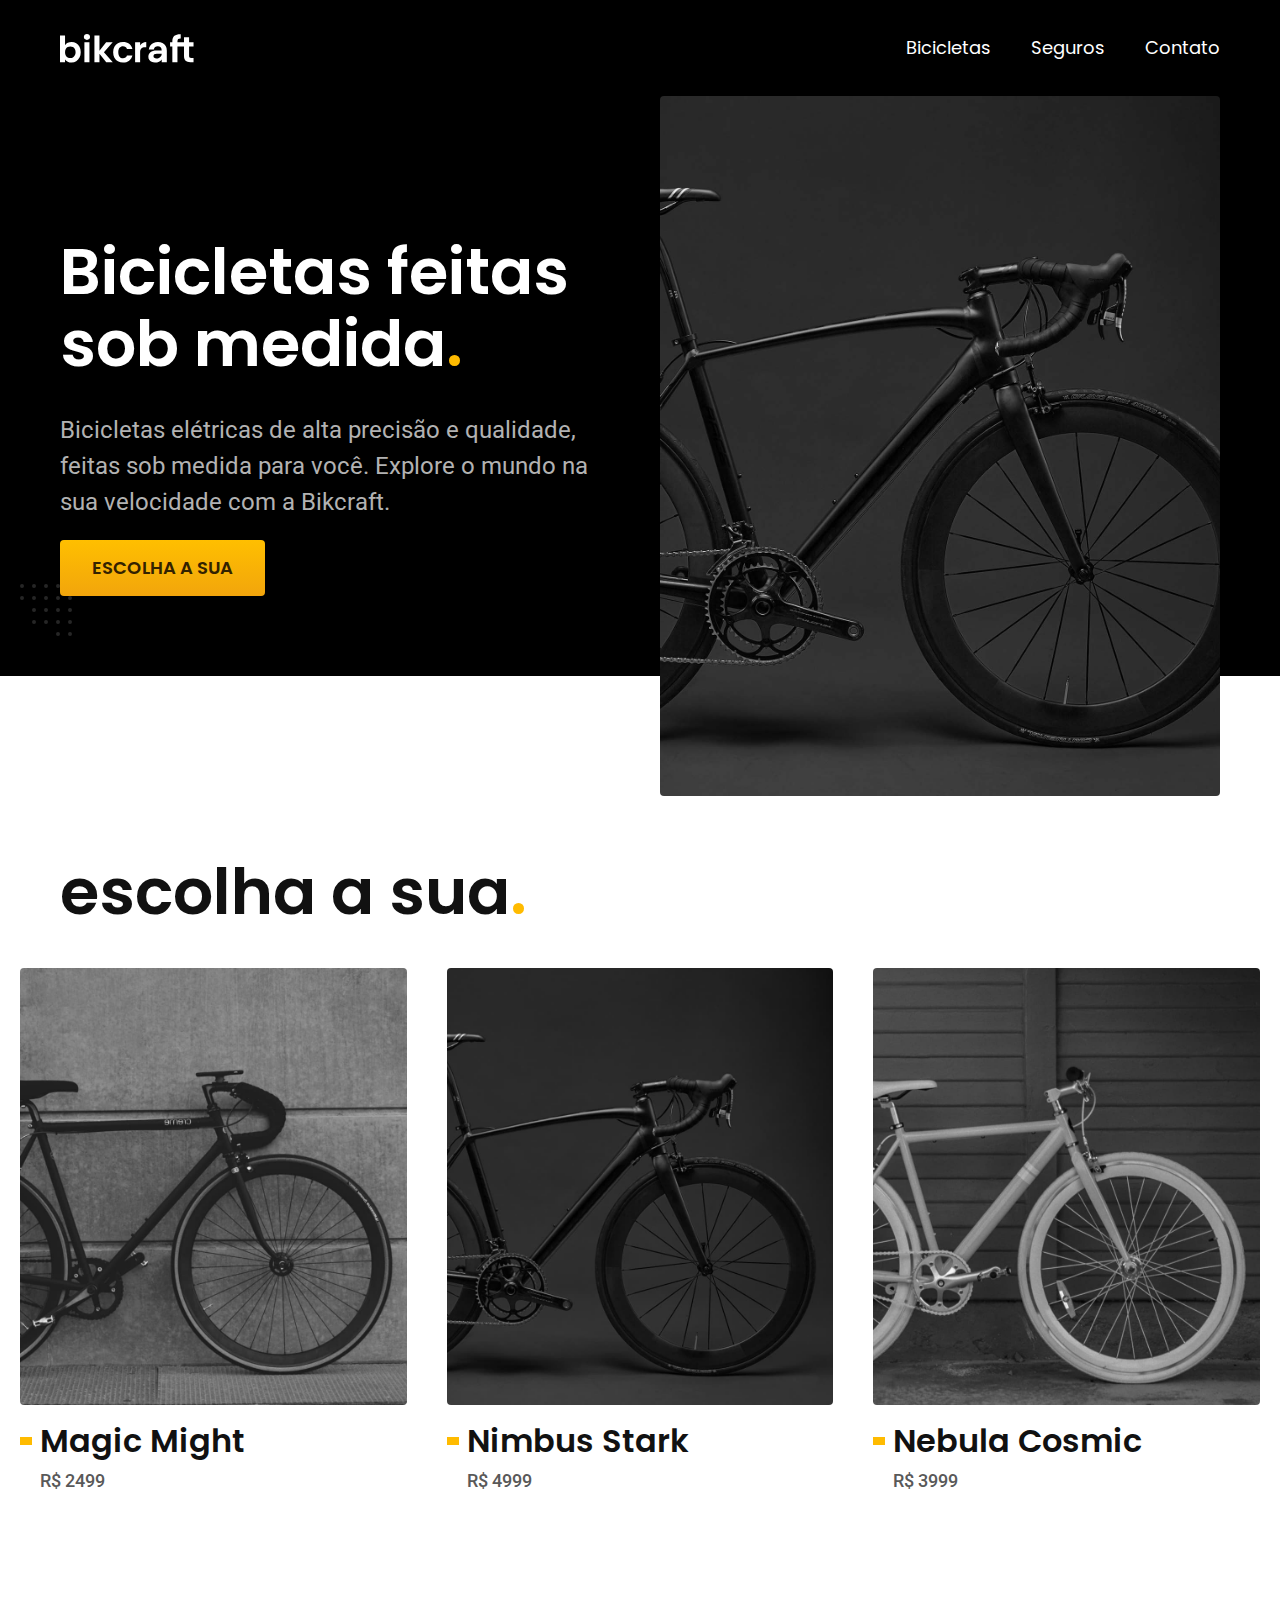
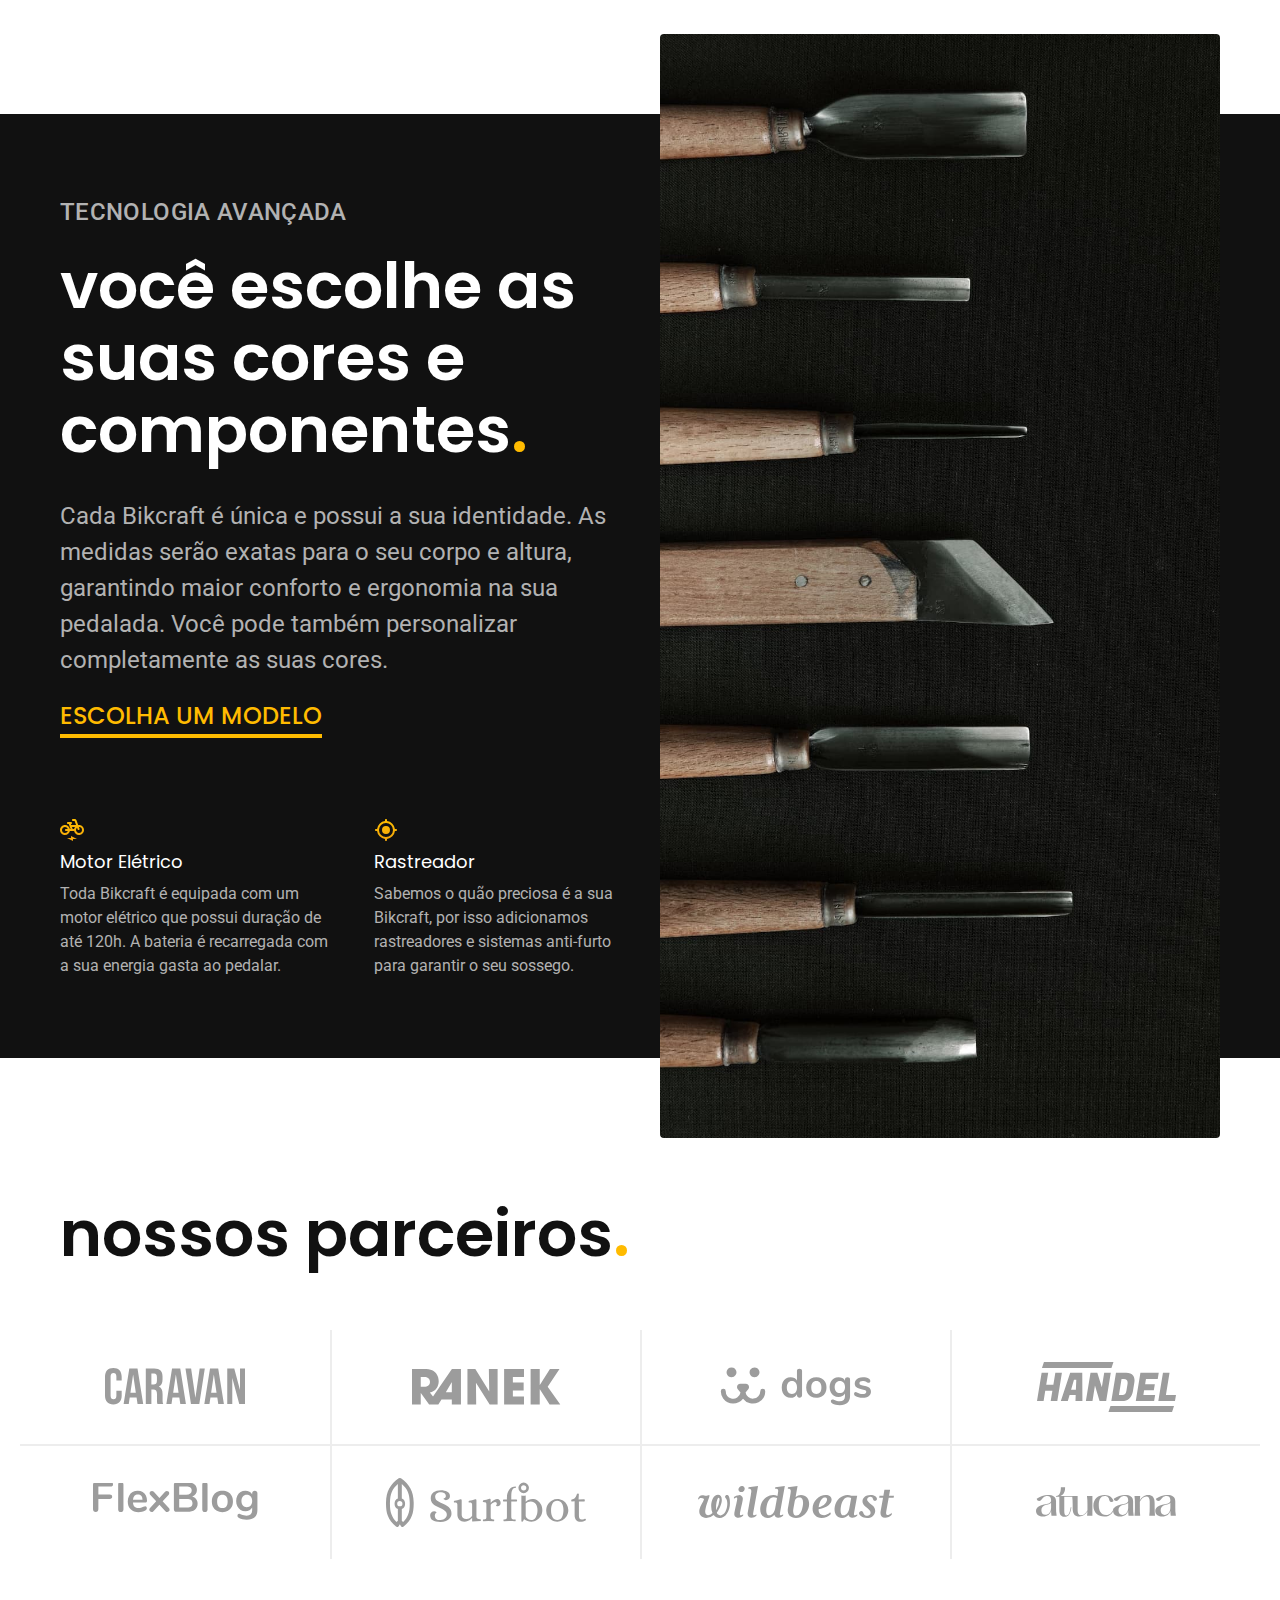
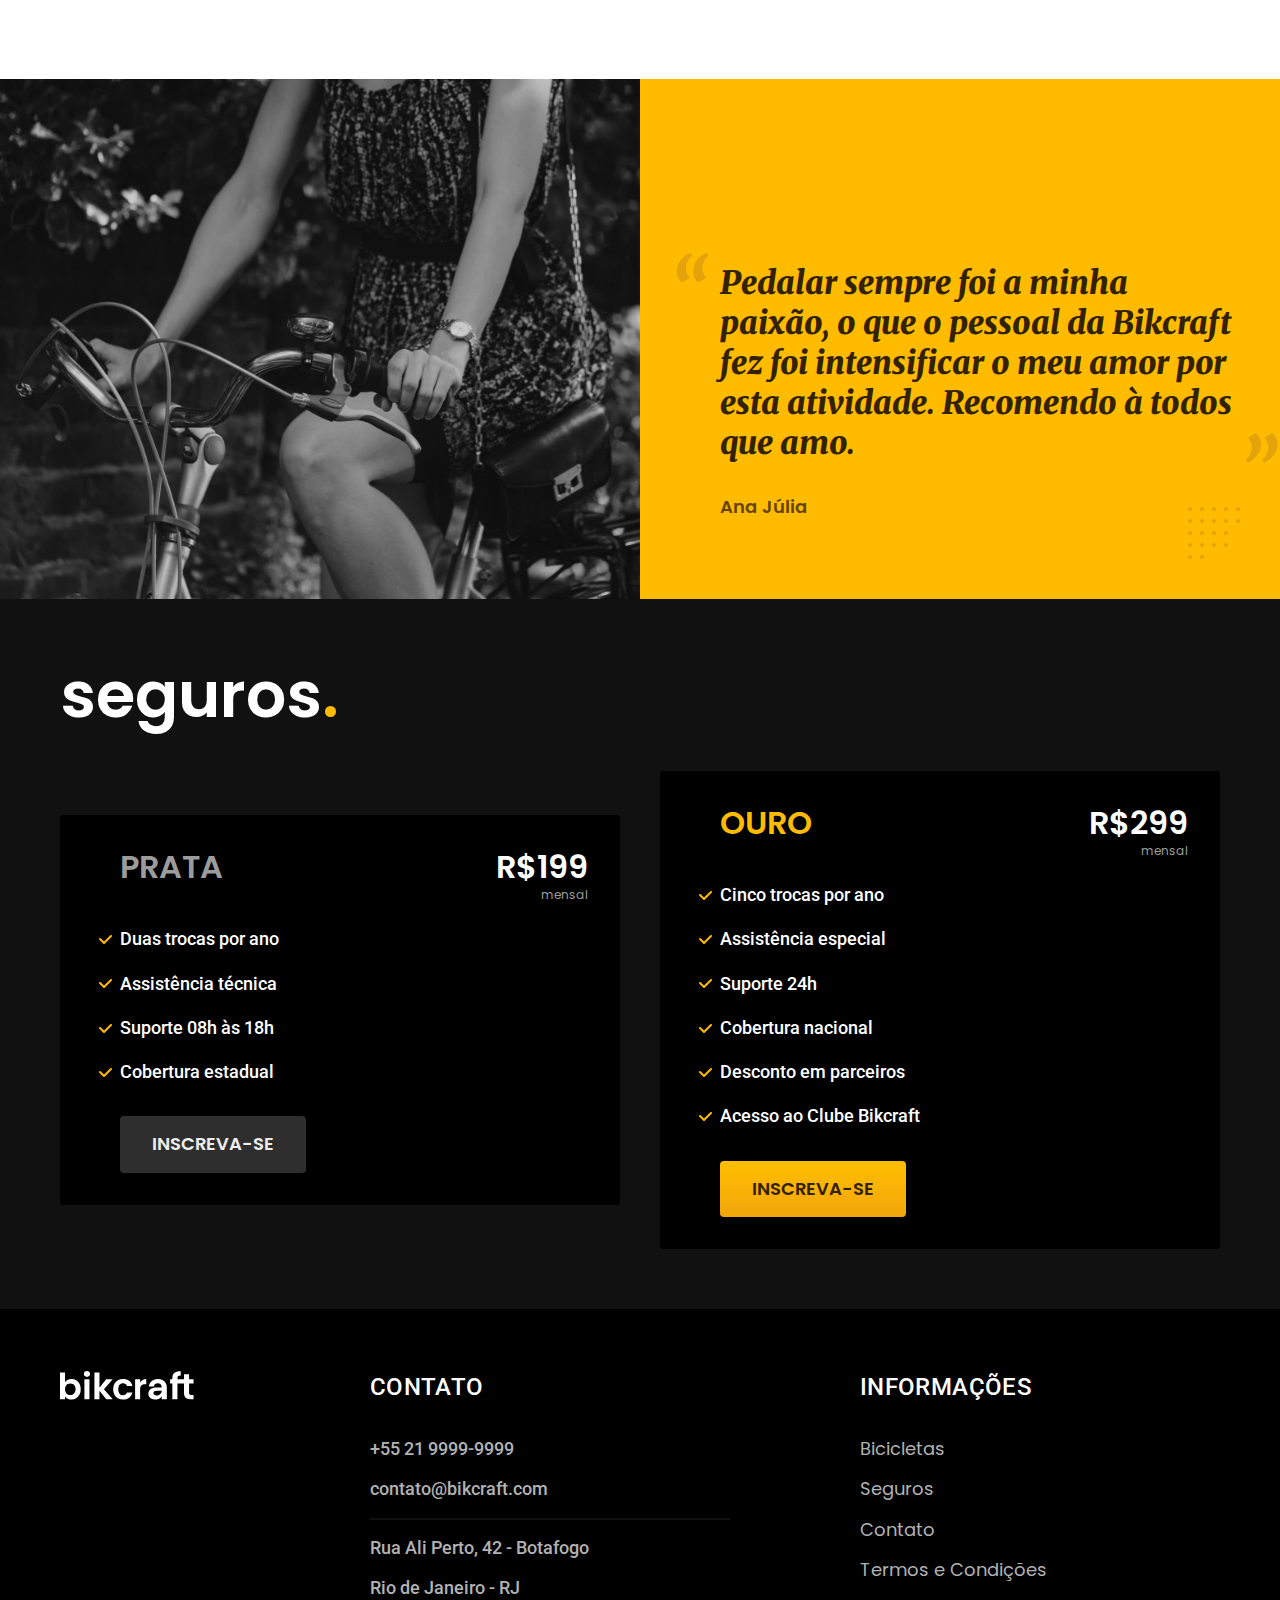
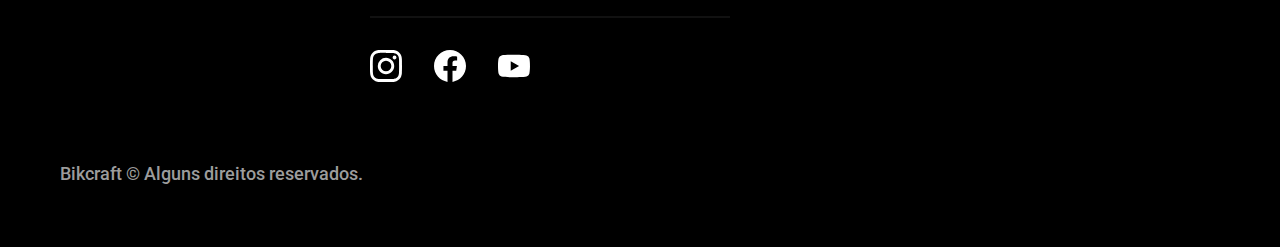
==== commit c48e4be9: "javascript menu ativo" ====
--- a/index.html
+++ b/index.html
@@ -7,6 +7,7 @@
   <title>Bikcraft - Bicicletas Elétricas</title>
   <meta name="description" content="Bicicletas elétricas de alta precisão e qualidade, feitas sob medida para você. Explore o mundo na sua velocidade com a Bikcraft.">
 
+  <link rel="preload" href="./css/style.css" as="style">
   <link rel="stylesheet" href="./css/style.css">
   <link rel="preconnect" href="https://fonts.googleapis.com">
   <link rel="preconnect" href="https://fonts.gstatic.com" crossorigin>
@@ -18,7 +19,7 @@
 
   <header class="header-bg">
     <div class="header container">
-      <a href="./"> <img src="./img/bikcraft.svg" alt="Bikcraft">
+      <a href="./"> <img src="./img/bikcraft.svg" width="136" height="32" alt="Bikcraft">
       </a>
 
       <nav aria-label="primaria">
@@ -38,9 +39,12 @@
         <p class="font-2-l cor-5">Bicicletas elétricas de alta precisão e qualidade, feitas sob medida para você. Explore o mundo na sua velocidade com a Bikcraft.</p>
         <a class="botao" href="./bicicletas.html">Escolha a sua</a>
       </div>
-      <div>
-        <img src="./img/fotos/introducao.jpg" alt="Bicicleta Elétrica Preta">
-      </div>
+      <picture>
+        <source media="(max-width: 800px)" srcset="./img/bicicletas/nimbus.jpg">
+        <img src="./img/fotos/introducao.jpg" width="1280" height="1600" alt="Bicicleta Elétrica Preta">
+
+      </picture>
+
     </div>
 
   </main>
@@ -49,22 +53,22 @@
     <h2 class="container font-1-xxl">escolha a sua<span class="cor-p1">.</span></h2>
     <ul>
       <li>
-        <a href="./bicicletas/magic-html">
-          <img src="./img/bicicletas/magic-home.jpg" alt="Bicicleta Preta">
+        <a href="./bicicletas/magic.html">
+          <img src="./img/bicicletas/magic-home.jpg" width="920" height="1040" alt="Bicicleta Preta">
           <h3 class="font-1-xl">Magic Might</h3>
           <span class="font-2-m cor-8">R$ 2499</span>
         </a>
       </li>
       <li>
-        <a href="./bicicletas/nimbus-html">
-          <img src="./img/bicicletas/nimbus-home.jpg" alt="Bicicleta Preta">
+        <a href="./bicicletas/nimbus.html">
+          <img src="./img/bicicletas/nimbus-home.jpg" width="920" height="1040" alt="Bicicleta Preta">
           <h3 class="font-1-xl">Nimbus Stark</h3>
           <span class="font-2-m cor-8">R$ 4999</span>
         </a>
       </li>
       <li>
-        <a href="./bicicletas/nebula-html">
-          <img src="./img/bicicletas/nebula-home.jpg" alt="Bicicleta Branca">
+        <a href="./bicicletas/nebula.html">
+          <img src="./img/bicicletas/nebula-home.jpg" width="920" height="1040" alt="Bicicleta Branca">
           <h3 class="font-1-xl">Nebula Cosmic</h3>
           <span class="font-2-m cor-8">R$ 3999</span>
         </a>
@@ -82,19 +86,19 @@
         <a class=" link" href="./bicicletas.html">Escolha um modelo</a>
         <div class="tecnologia-vantagens">
           <div>
-            <img src="./img/icones/eletrica.svg" alt="">
+            <img src="./img/icones/eletrica.svg" width="24" height="24" alt="">
             <h3 class="font-1-m cor-0">Motor Elétrico</h3>
             <p class="font-2-s cor-5">Toda Bikcraft é equipada com um motor elétrico que possui duração de até 120h. A bateria é recarregada com a sua energia gasta ao pedalar.</p>
           </div>
           <div>
-            <img src="./img/icones/rastreador.svg" alt="">
+            <img src="./img/icones/rastreador.svg" width="24" height="24" alt="">
             <h3 class="font-1-m cor-0">Rastreador</h3>
             <p class="font-2-s cor-5">Sabemos o quão preciosa é a sua Bikcraft, por isso adicionamos rastreadores e sistemas anti-furto para garantir o seu sossego.</p>
           </div>
         </div>
       </div>
       <div class="tecnologia-imagem">
-        <img src="./img/fotos/tecnologia.jpg" alt="">
+        <img src="./img/fotos/tecnologia.jpg" width="1200" height="1920" alt="">
       </div>
     </div>
   </article>
@@ -103,20 +107,20 @@
   <section class="parceiros" aria-label="Nossos parceiros">
     <h2 class="container font-1-xxl">nossos parceiros<span class="cor-p1">.</span></h2>
     <ul>
-      <li><img src="./img/parceiros/caravan.svg" alt="caravan"></li>
-      <li><img src="./img/parceiros/ranek.svg" alt="ranek"></li>
-      <li><img src="./img/parceiros/dogs.svg" alt="dogs"></li>
-      <li><img src="./img/parceiros/handel.svg" alt="handel"></li>
-      <li><img src="./img/parceiros/flexblog.svg" alt="flexblog"></li>
-      <li><img src="./img/parceiros/surfbot.svg" alt="surfbot"></li>
-      <li><img src="./img/parceiros/wildbeast.svg" alt="wildbeast"></li>
-      <li><img src="./img/parceiros/atucana-logo.svg" alt="atucana"></li>
+      <li><img src="./img/parceiros/caravan.svg" width="140" height="38" alt="caravan"></li>
+      <li><img src="./img/parceiros/ranek.svg" width="149" height="36" alt="ranek"></li>
+      <li><img src="./img/parceiros/dogs.svg" width="152" height="39" alt="dogs"></li>
+      <li><img src="./img/parceiros/handel.svg" width="139" height="50" alt="handel"></li>
+      <li><img src="./img/parceiros/flexblog.svg" width="165" height="38" alt="flexblog"></li>
+      <li><img src="./img/parceiros/surfbot.svg" width="200" height="49" alt="surfbot"></li>
+      <li><img src="./img/parceiros/wildbeast.svg" width="196" height="34" alt="wildbeast"></li>
+      <li><img src="./img/parceiros/atucana-logo.svg" width="140" height="38" alt="atucana"></li>
     </ul>
   </section>
 
   <!-- Depoimento -->
   <section class="depoimento" aria-label="Depoimento">
-    <div><img src="./img/fotos/depoimento.jpg" alt="Pessoa pedalando uma bicicleta bikcraft"></div>
+    <div><img src="./img/fotos/depoimento.jpg" width="1560" height="1360" alt="Pessoa pedalando uma bicicleta bikcraft"></div>
     <div class="depoimento-conteudo">
       <blockquote class="font-1-xl cor-p5">
         <p>Pedalar sempre foi a minha paixão, o que o pessoal da Bikcraft fez foi intensificar o meu amor por esta atividade. Recomendo à todos que amo.</p>
@@ -139,7 +143,7 @@
           <li>Suporte 08h às 18h</li>
           <li>Cobertura estadual</li>
         </ul>
-        <a class="botao secundario" href="./orcamento/html">inscreva-se</a>
+        <a class="botao secundario" href="./orcamento.html">inscreva-se</a>
       </div>
 
       <div class="seguros-item">
@@ -153,7 +157,7 @@
           <li> Desconto em parceiros</li>
           <li>Acesso ao Clube Bikcraft</li>
         </ul>
-        <a class="botao" href="./orcamento/html">inscreva-se</a>
+        <a class="botao" href="./orcamento.html">inscreva-se</a>
       </div>
     </div>
   </article>
@@ -161,7 +165,7 @@
   <!-- footer -->
   <footer class="footer-bg">
     <div class="cor-0 footer container">
-      <img src="./img/bikcraft.svg" alt="Bikcraft">
+      <img src="./img/bikcraft.svg" width="136" height="32" alt="Bikcraft">
       <div class="footer-contato">
         <h3 class="font-2-l-b cor-0">Contato</h3>
         <ul class="font-2-m cor-5">
@@ -171,9 +175,9 @@
           <li>Rio de Janeiro - RJ</li>
         </ul>
         <div class="footer-redes">
-          <a href=""> <img src="./img/redes/instagram.svg" alt="Instagram"></a>
-          <a href=""> <img src="./img/redes/facebook.svg" alt="Facebook"></a>
-          <a href=""> <img src="./img/redes/youtube.svg" alt="Youtube"></a>
+          <a href=""> <img src="./img/redes/instagram.svg" width="32" height="32" alt="Instagram"></a>
+          <a href=""> <img src="./img/redes/facebook.svg" width="32" height="32" alt="Facebook"></a>
+          <a href=""> <img src="./img/redes/youtube.svg" width="32" height="32" alt="Youtube"></a>
         </div>
       </div>
       <div class="footer-informacoes">
@@ -191,6 +195,7 @@
     </div>
   </footer>
 
+  <script src="./js/script.js"></script>
 </body>
 
 </html>--- a/css/style.css
+++ b/css/style.css
@@ -3,6 +3,7 @@
 @import url(./global/footer.css);
 @import url(./utilidades/tipografia.css);
 @import url(./utilidades/cores.css);
+@import url(./utilidades/formulario.css);
 
 /* Utilidades */
 @import url(./utilidades/componentes.css);
@@ -19,6 +20,19 @@
 
 /* Seguros */
 @import url(./seguros/seguros.css);
+@import url(./seguros/perguntas.css);
+@import url(./seguros/vantagens.css);
 
 /* termos */
 @import url(./termos/termos.css);
+
+/* Bicicleta */
+@import url(./bicicleta/bicicleta.css);
+@import url(./bicicleta/seguro.css);
+
+/* Contato */
+@import url(./contato/contato.css);
+@import url(./contato/lojas.css);
+
+/* Contato */
+@import url(./orcamento/orcamento.css);
--- a/css/style.css
+++ b/css/style.css
@@ -3,6 +3,7 @@
 @import url(./global/footer.css);
 @import url(./utilidades/tipografia.css);
 @import url(./utilidades/cores.css);
+@import url(./utilidades/formulario.css);
 
 /* Utilidades */
 @import url(./utilidades/componentes.css);
@@ -19,6 +20,19 @@
 
 /* Seguros */
 @import url(./seguros/seguros.css);
+@import url(./seguros/perguntas.css);
+@import url(./seguros/vantagens.css);
 
 /* termos */
 @import url(./termos/termos.css);
+
+/* Bicicleta */
+@import url(./bicicleta/bicicleta.css);
+@import url(./bicicleta/seguro.css);
+
+/* Contato */
+@import url(./contato/contato.css);
+@import url(./contato/lojas.css);
+
+/* Contato */
+@import url(./orcamento/orcamento.css);
